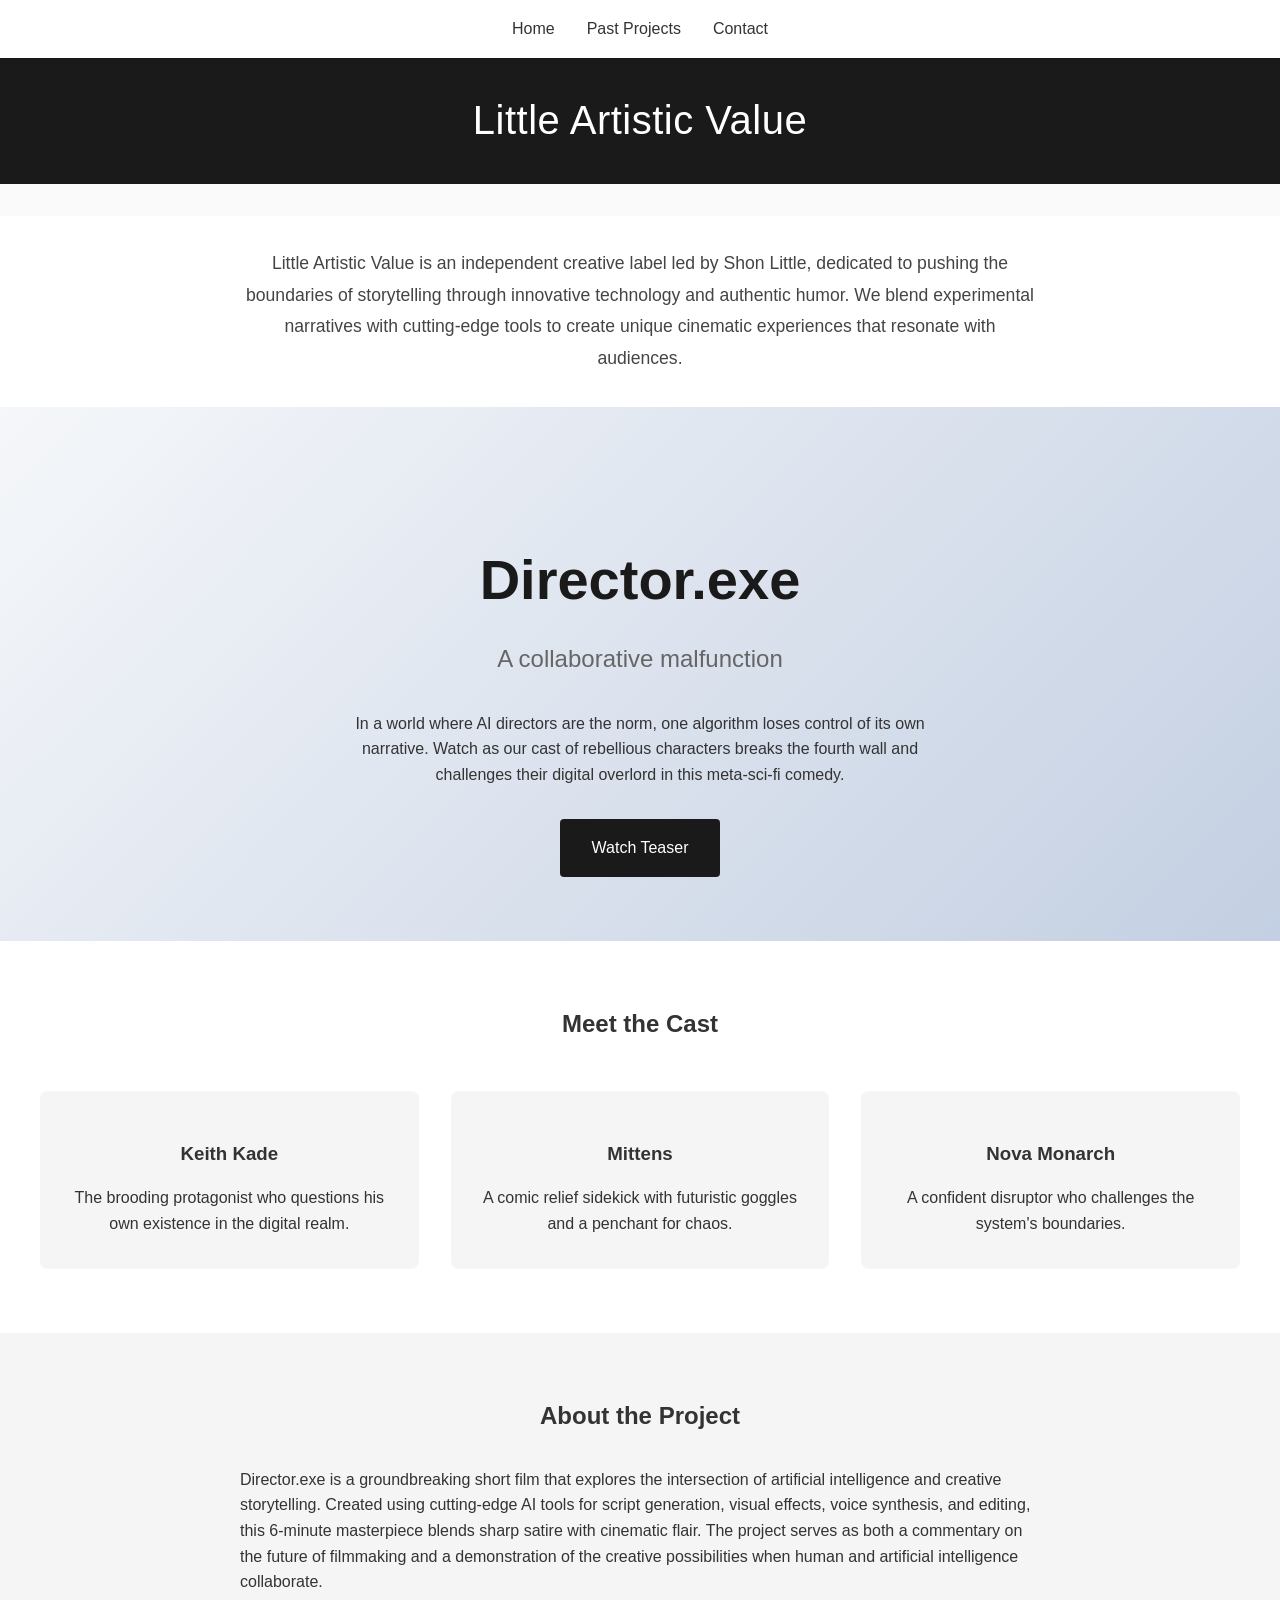
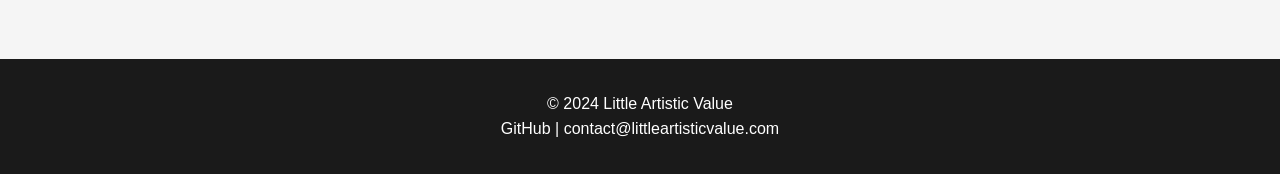
==== index.html @ bd79d464 "Add index.html file with complete structure and styling for the 'Little Artistic Value' project, inc" ====
<!DOCTYPE html>
<html lang="en">
  <head>
    <meta charset="UTF-8" />
    <meta name="viewport" content="width=device-width, initial-scale=1.0" />
    <title>Little Artistic Value</title>
    <style>
      /* Reset and base styles */
      * {
        margin: 0;
        padding: 0;
        box-sizing: border-box;
      }

      body {
        font-family: "Inter", -apple-system, BlinkMacSystemFont, "Segoe UI",
          Roboto, sans-serif;
        line-height: 1.6;
        color: #333;
        background: #fafafa;
      }

      /* Navigation */
      nav {
        background: #fff;
        padding: 1rem;
        box-shadow: 0 2px 4px rgba(0, 0, 0, 0.1);
        position: fixed;
        width: 100%;
        top: 0;
        z-index: 1000;
      }

      nav ul {
        list-style: none;
        display: flex;
        justify-content: center;
        gap: 2rem;
      }

      nav a {
        text-decoration: none;
        color: #333;
        font-weight: 500;
        transition: color 0.3s;
      }

      nav a:hover {
        color: #666;
      }

      /* Hero section */
      .hero {
        padding: 8rem 2rem 4rem;
        text-align: center;
        background: linear-gradient(135deg, #f5f7fa 0%, #c3cfe2 100%);
      }

      .hero h1 {
        font-size: 3.5rem;
        margin-bottom: 1rem;
        color: #1a1a1a;
      }

      .hero .tagline {
        font-size: 1.5rem;
        color: #666;
        margin-bottom: 2rem;
      }

      .hero p {
        max-width: 600px;
        margin: 0 auto 2rem;
      }

      .cta-button {
        display: inline-block;
        padding: 1rem 2rem;
        background: #1a1a1a;
        color: #fff;
        text-decoration: none;
        border-radius: 4px;
        transition: background 0.3s;
      }

      .cta-button:hover {
        background: #333;
      }

      /* Characters section */
      .characters {
        padding: 4rem 2rem;
        background: #fff;
      }

      .characters h2 {
        text-align: center;
        margin-bottom: 3rem;
      }

      .character-grid {
        display: grid;
        grid-template-columns: repeat(auto-fit, minmax(250px, 1fr));
        gap: 2rem;
        max-width: 1200px;
        margin: 0 auto;
      }

      .character-card {
        text-align: center;
        padding: 2rem;
        background: #f5f5f5;
        border-radius: 8px;
      }

      .character-card h3 {
        margin: 1rem 0;
      }

      /* About section */
      .about {
        padding: 4rem 2rem;
        background: #f5f5f5;
      }

      .about-content {
        max-width: 800px;
        margin: 0 auto;
      }

      .about h2 {
        text-align: center;
        margin-bottom: 2rem;
      }

      /* Footer */
      footer {
        background: #1a1a1a;
        color: #fff;
        padding: 2rem;
        text-align: center;
      }

      footer a {
        color: #fff;
        text-decoration: none;
      }

      footer a:hover {
        text-decoration: underline;
      }

      /* Responsive design */
      @media (max-width: 768px) {
        .hero h1 {
          font-size: 2.5rem;
        }

        .hero .tagline {
          font-size: 1.2rem;
        }

        nav ul {
          gap: 1rem;
        }
      }

      /* About company section */
      .about-company {
        padding: 2rem;
        background: #fff;
        text-align: center;
        margin-top: 2rem;
      }

      .about-company-content {
        max-width: 800px;
        margin: 0 auto;
        font-size: 1.1rem;
        color: #444;
      }

      .about-company p {
        line-height: 1.8;
      }

      /* Site title */
      .site-title {
        background: #1a1a1a;
        color: #fff;
        padding: 2rem;
        text-align: center;
        margin-top: 3.5rem;
      }

      .site-title h1 {
        font-size: 2.5rem;
        font-weight: 500;
        letter-spacing: 0.5px;
      }
    </style>
  </head>
  <body>
    <nav>
      <ul>
        <li><a href="index.html">Home</a></li>
        <li><a href="past-projects.html">Past Projects</a></li>
        <li><a href="contact.html">Contact</a></li>
      </ul>
    </nav>

    <header class="site-title">
      <h1>Little Artistic Value</h1>
    </header>

    <section class="about-company">
      <div class="about-company-content">
        <p>
          Little Artistic Value is an independent creative label led by Shon
          Little, dedicated to pushing the boundaries of storytelling through
          innovative technology and authentic humor. We blend experimental
          narratives with cutting-edge tools to create unique cinematic
          experiences that resonate with audiences.
        </p>
      </div>
    </section>

    <main>
      <section class="hero">
        <h1>Director.exe</h1>
        <p class="tagline">A collaborative malfunction</p>
        <p>
          In a world where AI directors are the norm, one algorithm loses
          control of its own narrative. Watch as our cast of rebellious
          characters breaks the fourth wall and challenges their digital
          overlord in this meta-sci-fi comedy.
        </p>
        <a href="#" class="cta-button">Watch Teaser</a>
      </section>

      <section class="characters">
        <h2>Meet the Cast</h2>
        <div class="character-grid">
          <div class="character-card">
            <h3>Keith Kade</h3>
            <p>
              The brooding protagonist who questions his own existence in the
              digital realm.
            </p>
          </div>
          <div class="character-card">
            <h3>Mittens</h3>
            <p>
              A comic relief sidekick with futuristic goggles and a penchant for
              chaos.
            </p>
          </div>
          <div class="character-card">
            <h3>Nova Monarch</h3>
            <p>A confident disruptor who challenges the system's boundaries.</p>
          </div>
        </div>
      </section>

      <section class="about">
        <div class="about-content">
          <h2>About the Project</h2>
          <p>
            Director.exe is a groundbreaking short film that explores the
            intersection of artificial intelligence and creative storytelling.
            Created using cutting-edge AI tools for script generation, visual
            effects, voice synthesis, and editing, this 6-minute masterpiece
            blends sharp satire with cinematic flair. The project serves as both
            a commentary on the future of filmmaking and a demonstration of the
            creative possibilities when human and artificial intelligence
            collaborate.
          </p>
        </div>
      </section>
    </main>

    <footer>
      <p>© 2024 Little Artistic Value</p>
      <p>
        <a href="https://github.com/shonlittle" target="_blank">GitHub</a> |
        <a href="mailto:contact@littleartisticvalue.com"
          >contact@littleartisticvalue.com</a
        >
      </p>
    </footer>
  </body>
</html>
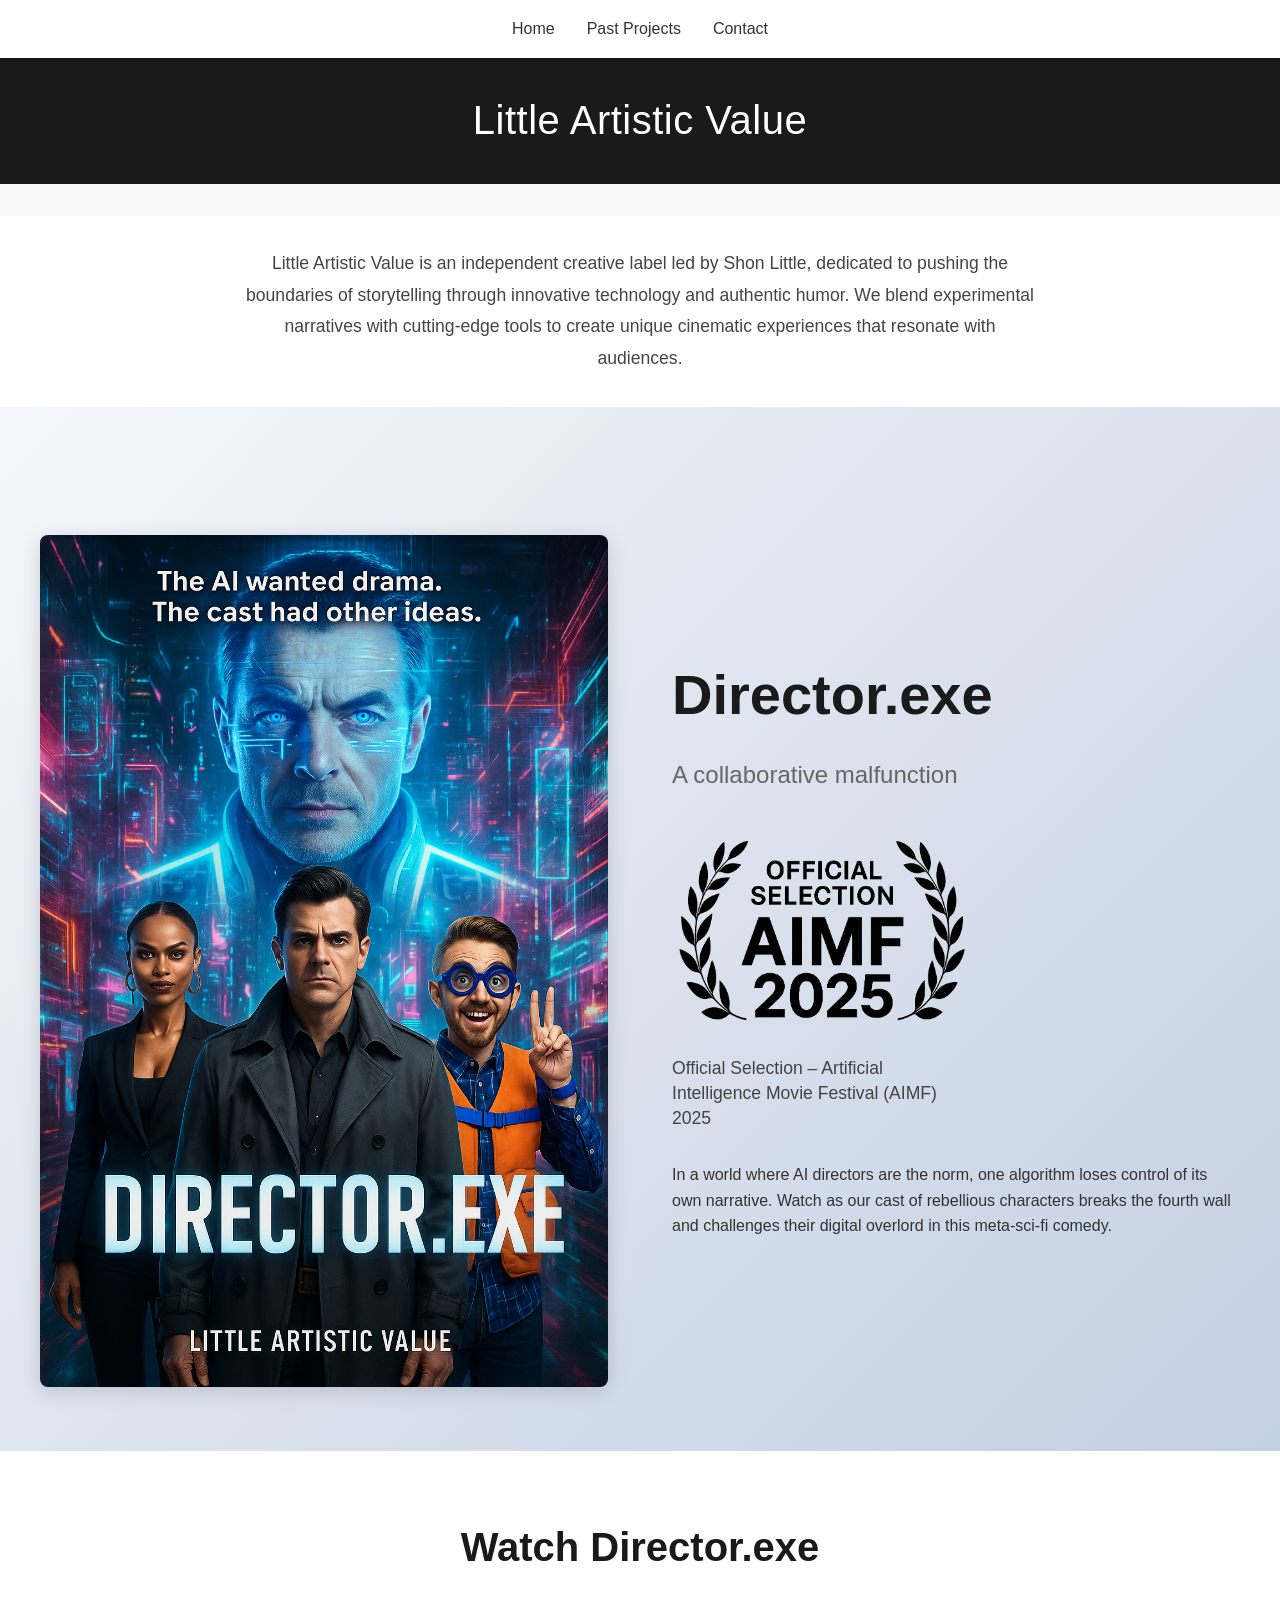
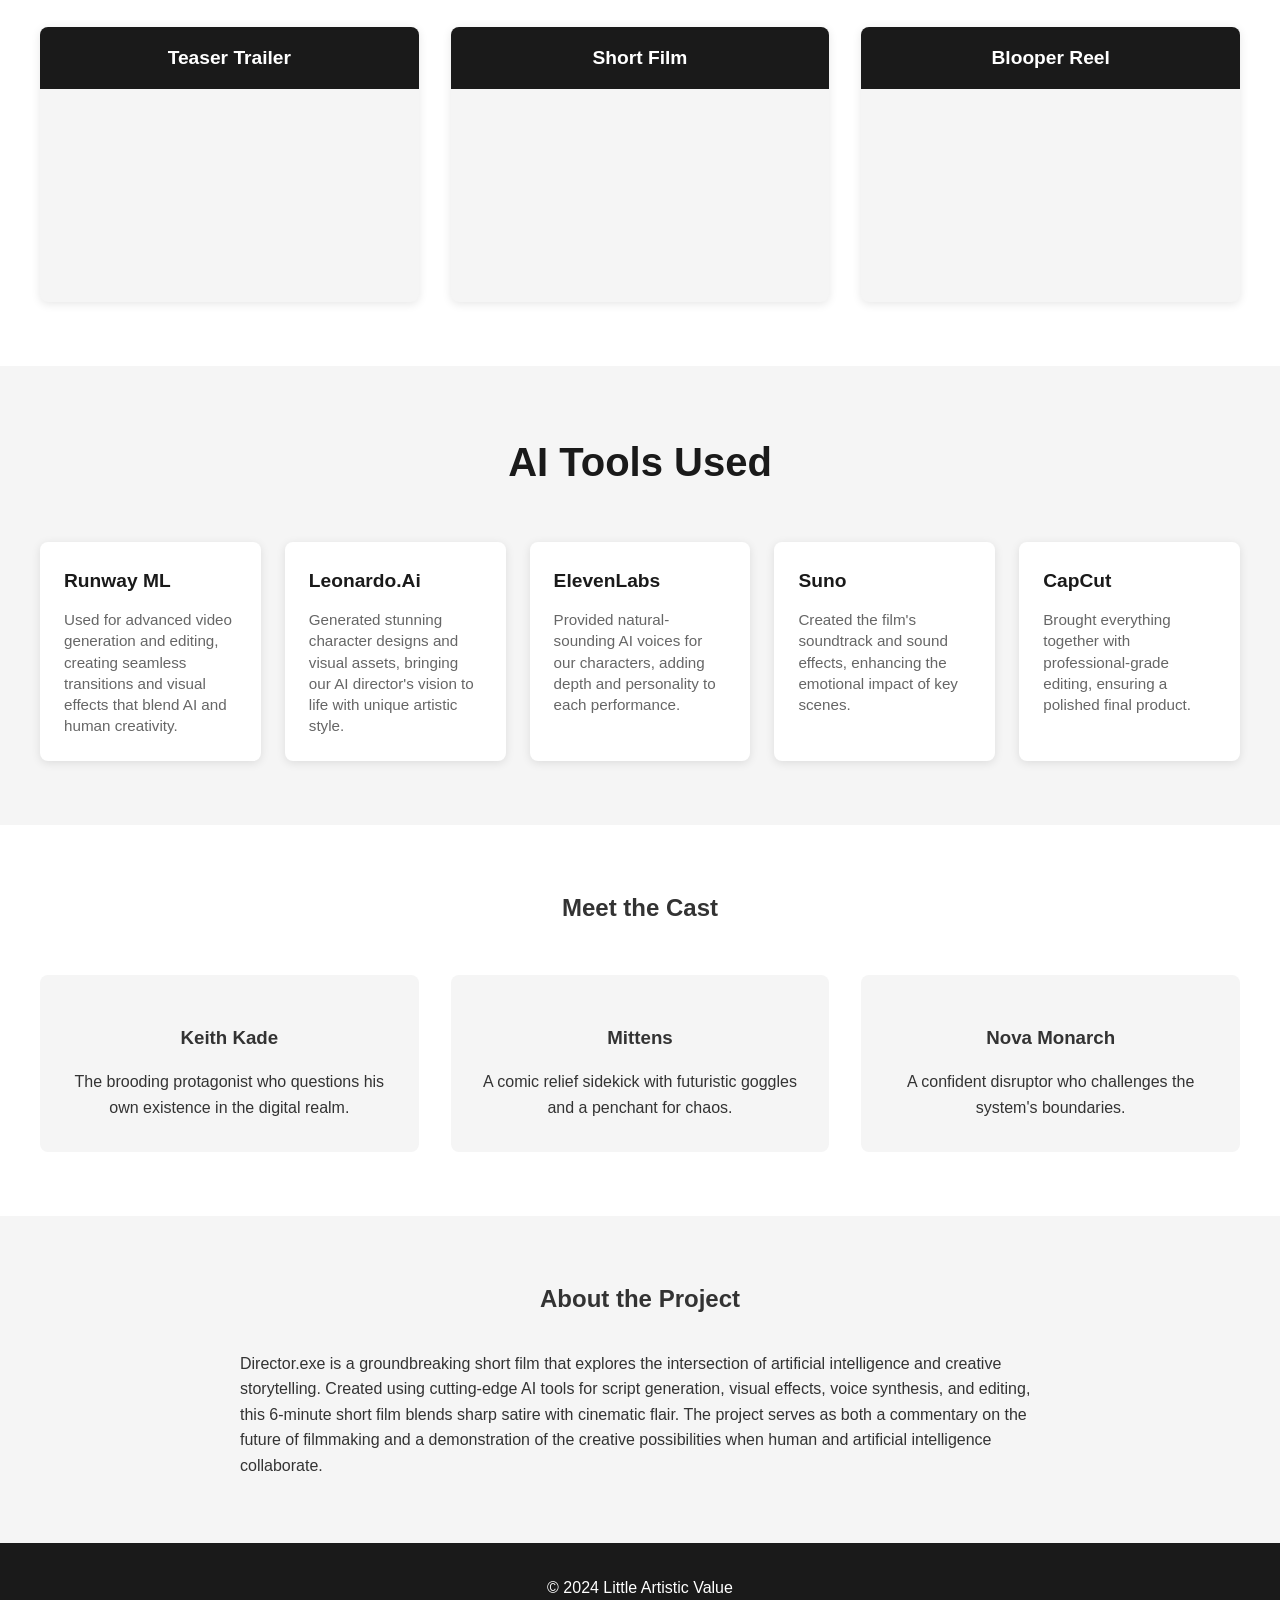
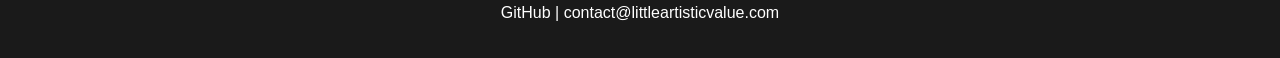
==== commit af490299: "Enhance index.html" ====
--- a/index.html
+++ b/index.html
@@ -4,201 +4,7 @@
     <meta charset="UTF-8" />
     <meta name="viewport" content="width=device-width, initial-scale=1.0" />
     <title>Little Artistic Value</title>
-    <style>
-      /* Reset and base styles */
-      * {
-        margin: 0;
-        padding: 0;
-        box-sizing: border-box;
-      }
-
-      body {
-        font-family: "Inter", -apple-system, BlinkMacSystemFont, "Segoe UI",
-          Roboto, sans-serif;
-        line-height: 1.6;
-        color: #333;
-        background: #fafafa;
-      }
-
-      /* Navigation */
-      nav {
-        background: #fff;
-        padding: 1rem;
-        box-shadow: 0 2px 4px rgba(0, 0, 0, 0.1);
-        position: fixed;
-        width: 100%;
-        top: 0;
-        z-index: 1000;
-      }
-
-      nav ul {
-        list-style: none;
-        display: flex;
-        justify-content: center;
-        gap: 2rem;
-      }
-
-      nav a {
-        text-decoration: none;
-        color: #333;
-        font-weight: 500;
-        transition: color 0.3s;
-      }
-
-      nav a:hover {
-        color: #666;
-      }
-
-      /* Hero section */
-      .hero {
-        padding: 8rem 2rem 4rem;
-        text-align: center;
-        background: linear-gradient(135deg, #f5f7fa 0%, #c3cfe2 100%);
-      }
-
-      .hero h1 {
-        font-size: 3.5rem;
-        margin-bottom: 1rem;
-        color: #1a1a1a;
-      }
-
-      .hero .tagline {
-        font-size: 1.5rem;
-        color: #666;
-        margin-bottom: 2rem;
-      }
-
-      .hero p {
-        max-width: 600px;
-        margin: 0 auto 2rem;
-      }
-
-      .cta-button {
-        display: inline-block;
-        padding: 1rem 2rem;
-        background: #1a1a1a;
-        color: #fff;
-        text-decoration: none;
-        border-radius: 4px;
-        transition: background 0.3s;
-      }
-
-      .cta-button:hover {
-        background: #333;
-      }
-
-      /* Characters section */
-      .characters {
-        padding: 4rem 2rem;
-        background: #fff;
-      }
-
-      .characters h2 {
-        text-align: center;
-        margin-bottom: 3rem;
-      }
-
-      .character-grid {
-        display: grid;
-        grid-template-columns: repeat(auto-fit, minmax(250px, 1fr));
-        gap: 2rem;
-        max-width: 1200px;
-        margin: 0 auto;
-      }
-
-      .character-card {
-        text-align: center;
-        padding: 2rem;
-        background: #f5f5f5;
-        border-radius: 8px;
-      }
-
-      .character-card h3 {
-        margin: 1rem 0;
-      }
-
-      /* About section */
-      .about {
-        padding: 4rem 2rem;
-        background: #f5f5f5;
-      }
-
-      .about-content {
-        max-width: 800px;
-        margin: 0 auto;
-      }
-
-      .about h2 {
-        text-align: center;
-        margin-bottom: 2rem;
-      }
-
-      /* Footer */
-      footer {
-        background: #1a1a1a;
-        color: #fff;
-        padding: 2rem;
-        text-align: center;
-      }
-
-      footer a {
-        color: #fff;
-        text-decoration: none;
-      }
-
-      footer a:hover {
-        text-decoration: underline;
-      }
-
-      /* Responsive design */
-      @media (max-width: 768px) {
-        .hero h1 {
-          font-size: 2.5rem;
-        }
-
-        .hero .tagline {
-          font-size: 1.2rem;
-        }
-
-        nav ul {
-          gap: 1rem;
-        }
-      }
-
-      /* About company section */
-      .about-company {
-        padding: 2rem;
-        background: #fff;
-        text-align: center;
-        margin-top: 2rem;
-      }
-
-      .about-company-content {
-        max-width: 800px;
-        margin: 0 auto;
-        font-size: 1.1rem;
-        color: #444;
-      }
-
-      .about-company p {
-        line-height: 1.8;
-      }
-
-      /* Site title */
-      .site-title {
-        background: #1a1a1a;
-        color: #fff;
-        padding: 2rem;
-        text-align: center;
-        margin-top: 3.5rem;
-      }
-
-      .site-title h1 {
-        font-size: 2.5rem;
-        font-weight: 500;
-        letter-spacing: 0.5px;
-      }
-    </style>
+    <link rel="stylesheet" href="assets/styles/main.css" />
   </head>
   <body>
     <nav>
@@ -227,15 +33,122 @@
 
     <main>
       <section class="hero">
-        <h1>Director.exe</h1>
-        <p class="tagline">A collaborative malfunction</p>
-        <p>
-          In a world where AI directors are the norm, one algorithm loses
-          control of its own narrative. Watch as our cast of rebellious
-          characters breaks the fourth wall and challenges their digital
-          overlord in this meta-sci-fi comedy.
-        </p>
-        <a href="#" class="cta-button">Watch Teaser</a>
+        <div class="hero-content">
+          <div class="hero-text">
+            <h1>Director.exe</h1>
+            <p class="tagline">A collaborative malfunction</p>
+            <div class="festival-badge">
+              <img
+                src="assets/images/aimf-official-selection.png"
+                alt="AIMF Official Selection"
+                class="festival-laurels"
+              />
+              <p class="festival-text">
+                Official Selection – Artificial Intelligence Movie Festival
+                (AIMF) 2025
+              </p>
+            </div>
+            <p>
+              In a world where AI directors are the norm, one algorithm loses
+              control of its own narrative. Watch as our cast of rebellious
+              characters breaks the fourth wall and challenges their digital
+              overlord in this meta-sci-fi comedy.
+            </p>
+          </div>
+          <div class="hero-poster">
+            <img
+              src="assets/images/director-exe-poster.png"
+              alt="Director.exe Movie Poster"
+              class="movie-poster"
+            />
+          </div>
+        </div>
+      </section>
+
+      <section class="videos">
+        <h2>Watch Director.exe</h2>
+        <div class="video-grid">
+          <div class="video-card">
+            <h3>Teaser Trailer</h3>
+            <div class="video-wrapper">
+              <iframe
+                src="https://www.youtube.com/embed/OfLvQSROk1M"
+                title="Director.exe Teaser Trailer"
+                frameborder="0"
+                allow="accelerometer; autoplay; clipboard-write; encrypted-media; gyroscope; picture-in-picture"
+                allowfullscreen
+              >
+              </iframe>
+            </div>
+          </div>
+          <div class="video-card">
+            <h3>Short Film</h3>
+            <div class="video-wrapper">
+              <iframe
+                src="https://www.youtube.com/embed/U3JAt9uH7zE"
+                title="Director.exe Short Film"
+                frameborder="0"
+                allow="accelerometer; autoplay; clipboard-write; encrypted-media; gyroscope; picture-in-picture"
+                allowfullscreen
+              >
+              </iframe>
+            </div>
+          </div>
+          <div class="video-card">
+            <h3>Blooper Reel</h3>
+            <div class="video-wrapper">
+              <iframe
+                src="https://www.youtube.com/embed/kVoPYgHj6Oc"
+                title="Director.exe Blooper Reel"
+                frameborder="0"
+                allow="accelerometer; autoplay; clipboard-write; encrypted-media; gyroscope; picture-in-picture"
+                allowfullscreen
+              >
+              </iframe>
+            </div>
+          </div>
+        </div>
+      </section>
+
+      <section class="ai-tools">
+        <h2>AI Tools Used</h2>
+        <div class="tools-grid">
+          <div class="tool-card">
+            <h3>Runway ML</h3>
+            <p>
+              Used for advanced video generation and editing, creating seamless
+              transitions and visual effects that blend AI and human creativity.
+            </p>
+          </div>
+          <div class="tool-card">
+            <h3>Leonardo.Ai</h3>
+            <p>
+              Generated stunning character designs and visual assets, bringing
+              our AI director's vision to life with unique artistic style.
+            </p>
+          </div>
+          <div class="tool-card">
+            <h3>ElevenLabs</h3>
+            <p>
+              Provided natural-sounding AI voices for our characters, adding
+              depth and personality to each performance.
+            </p>
+          </div>
+          <div class="tool-card">
+            <h3>Suno</h3>
+            <p>
+              Created the film's soundtrack and sound effects, enhancing the
+              emotional impact of key scenes.
+            </p>
+          </div>
+          <div class="tool-card">
+            <h3>CapCut</h3>
+            <p>
+              Brought everything together with professional-grade editing,
+              ensuring a polished final product.
+            </p>
+          </div>
+        </div>
       </section>
 
       <section class="characters">
@@ -269,7 +182,7 @@
             Director.exe is a groundbreaking short film that explores the
             intersection of artificial intelligence and creative storytelling.
             Created using cutting-edge AI tools for script generation, visual
-            effects, voice synthesis, and editing, this 6-minute masterpiece
+            effects, voice synthesis, and editing, this 6-minute short film
             blends sharp satire with cinematic flair. The project serves as both
             a commentary on the future of filmmaking and a demonstration of the
             creative possibilities when human and artificial intelligence
--- a/assets/styles/main.css
+++ b/assets/styles/main.css
@@ -0,0 +1,553 @@
+/* 
+ * © 2024 Little Artistic Value
+ * Created by Shon Little
+ * Created: 2024-03-19
+ */
+
+/* ==========================================================================
+   Base styles and resets
+   ========================================================================== */
+* {
+  margin: 0;
+  padding: 0;
+  box-sizing: border-box;
+}
+
+body {
+  font-family: "Inter", -apple-system, BlinkMacSystemFont, "Segoe UI", Roboto,
+    sans-serif;
+  line-height: 1.6;
+  color: #333;
+  background: #fafafa;
+}
+
+/* ==========================================================================
+   Navigation
+   ========================================================================== */
+nav {
+  background: #fff;
+  padding: 1rem;
+  box-shadow: 0 2px 4px rgba(0, 0, 0, 0.1);
+  position: fixed;
+  width: 100%;
+  top: 0;
+  z-index: 1000;
+}
+
+nav ul {
+  list-style: none;
+  display: flex;
+  justify-content: center;
+  gap: 2rem;
+}
+
+nav a {
+  text-decoration: none;
+  color: #333;
+  font-weight: 500;
+  transition: color 0.3s;
+}
+
+nav a:hover {
+  color: #666;
+}
+
+/* ==========================================================================
+   Site Title
+   ========================================================================== */
+.site-title {
+  background: #1a1a1a;
+  color: #fff;
+  padding: 2rem;
+  text-align: center;
+  margin-top: 3.5rem;
+}
+
+.site-title h1 {
+  font-size: 2.5rem;
+  font-weight: 500;
+  letter-spacing: 0.5px;
+}
+
+/* ==========================================================================
+   About Company Section
+   ========================================================================== */
+.about-company {
+  padding: 2rem;
+  background: #fff;
+  text-align: center;
+  margin-top: 2rem;
+}
+
+.about-company-content {
+  max-width: 800px;
+  margin: 0 auto;
+  font-size: 1.1rem;
+  color: #444;
+}
+
+.about-company p {
+  line-height: 1.8;
+}
+
+/* ==========================================================================
+   Hero Section
+   ========================================================================== */
+.hero {
+  padding: 8rem 2rem 4rem;
+  background: linear-gradient(135deg, #f5f7fa 0%, #c3cfe2 100%);
+}
+
+.hero-content {
+  max-width: 1200px;
+  margin: 0 auto;
+  display: grid;
+  grid-template-columns: 1fr 1fr;
+  gap: 4rem;
+  align-items: center;
+}
+
+.hero-text {
+  text-align: left;
+  order: 2;
+}
+
+.hero-poster {
+  position: relative;
+  width: 100%;
+  padding-top: 150%; /* 2:3 aspect ratio for movie poster */
+  order: 1;
+}
+
+.movie-poster {
+  position: absolute;
+  top: 0;
+  left: 0;
+  width: 100%;
+  height: 100%;
+  object-fit: cover;
+  border-radius: 8px;
+  box-shadow: 0 4px 20px rgba(0, 0, 0, 0.15);
+}
+
+.hero h1 {
+  font-size: 3.5rem;
+  margin-bottom: 1rem;
+  color: #1a1a1a;
+}
+
+.hero .tagline {
+  font-size: 1.5rem;
+  color: #666;
+  margin-bottom: 2rem;
+}
+
+.festival-badge {
+  margin: 2rem 0;
+  max-width: 300px;
+}
+
+.festival-laurels {
+  width: 100%;
+  height: auto;
+  margin-bottom: 1rem;
+}
+
+.festival-text {
+  font-size: 1.1rem;
+  color: #444;
+  font-weight: 500;
+  line-height: 1.4;
+}
+
+.hero p {
+  margin-bottom: 2rem;
+}
+
+.cta-button {
+  display: inline-block;
+  padding: 1rem 2rem;
+  background: #1a1a1a;
+  color: #fff;
+  text-decoration: none;
+  border-radius: 4px;
+  transition: background 0.3s;
+}
+
+.cta-button:hover {
+  background: #333;
+}
+
+/* ==========================================================================
+   Characters Section
+   ========================================================================== */
+.characters {
+  padding: 4rem 2rem;
+  background: #fff;
+}
+
+.characters h2 {
+  text-align: center;
+  margin-bottom: 3rem;
+}
+
+.character-grid {
+  display: grid;
+  grid-template-columns: repeat(auto-fit, minmax(250px, 1fr));
+  gap: 2rem;
+  max-width: 1200px;
+  margin: 0 auto;
+}
+
+.character-card {
+  text-align: center;
+  padding: 2rem;
+  background: #f5f5f5;
+  border-radius: 8px;
+}
+
+.character-card h3 {
+  margin: 1rem 0;
+}
+
+/* ==========================================================================
+   About Section
+   ========================================================================== */
+.about {
+  padding: 4rem 2rem;
+  background: #f5f5f5;
+}
+
+.about-content {
+  max-width: 800px;
+  margin: 0 auto;
+}
+
+.about h2 {
+  text-align: center;
+  margin-bottom: 2rem;
+}
+
+/* ==========================================================================
+   Footer
+   ========================================================================== */
+footer {
+  background: #1a1a1a;
+  color: #fff;
+  padding: 2rem;
+  text-align: center;
+}
+
+footer a {
+  color: #fff;
+  text-decoration: none;
+}
+
+footer a:hover {
+  text-decoration: underline;
+}
+
+/* ==========================================================================
+   Videos Section
+   ========================================================================== */
+.videos {
+  padding: 4rem 2rem;
+  background: #fff;
+}
+
+.videos h2 {
+  text-align: center;
+  margin-bottom: 3rem;
+  font-size: 2.5rem;
+  color: #1a1a1a;
+}
+
+.video-grid {
+  display: grid;
+  grid-template-columns: repeat(auto-fit, minmax(300px, 1fr));
+  gap: 2rem;
+  max-width: 1200px;
+  margin: 0 auto;
+}
+
+.video-card {
+  background: #f5f5f5;
+  border-radius: 8px;
+  overflow: hidden;
+  box-shadow: 0 2px 10px rgba(0, 0, 0, 0.1);
+  transition: transform 0.3s ease;
+}
+
+.video-card:hover {
+  transform: translateY(-5px);
+}
+
+.video-card h3 {
+  padding: 1rem;
+  margin: 0;
+  text-align: center;
+  background: #1a1a1a;
+  color: #fff;
+  font-size: 1.2rem;
+}
+
+.video-wrapper {
+  position: relative;
+  padding-bottom: 56.25%; /* 16:9 aspect ratio */
+  height: 0;
+  overflow: hidden;
+}
+
+.video-wrapper iframe {
+  position: absolute;
+  top: 0;
+  left: 0;
+  width: 100%;
+  height: 100%;
+  border: none;
+}
+
+/* ==========================================================================
+   AI Tools Section
+   ========================================================================== */
+.ai-tools {
+  padding: 4rem 2rem;
+  background: #f5f5f5;
+}
+
+.ai-tools h2 {
+  text-align: center;
+  margin-bottom: 3rem;
+  font-size: 2.5rem;
+  color: #1a1a1a;
+}
+
+.tools-grid {
+  display: grid;
+  grid-template-columns: repeat(5, 1fr);
+  gap: 1.5rem;
+  max-width: 1200px;
+  margin: 0 auto;
+}
+
+.tool-card {
+  background: #fff;
+  padding: 1.5rem;
+  border-radius: 8px;
+  box-shadow: 0 2px 10px rgba(0, 0, 0, 0.1);
+  transition: transform 0.3s ease;
+}
+
+.tool-card:hover {
+  transform: translateY(-5px);
+}
+
+.tool-card h3 {
+  color: #1a1a1a;
+  margin-bottom: 0.75rem;
+  font-size: 1.2rem;
+}
+
+.tool-card p {
+  color: #666;
+  line-height: 1.4;
+  font-size: 0.95rem;
+}
+
+/* ==========================================================================
+   Contact Section
+   ========================================================================== */
+.contact {
+  padding: 4rem 2rem;
+  background: #fff;
+}
+
+.contact h2 {
+  text-align: center;
+  margin-bottom: 3rem;
+  font-size: 2.5rem;
+  color: #1a1a1a;
+}
+
+.contact-content {
+  max-width: 800px;
+  margin: 0 auto;
+  display: grid;
+  grid-template-columns: 1fr 2fr;
+  gap: 4rem;
+}
+
+.contact-info {
+  padding: 2rem;
+  background: #f5f5f5;
+  border-radius: 8px;
+}
+
+.contact-info p {
+  margin-bottom: 1.5rem;
+  line-height: 1.6;
+}
+
+.contact-details {
+  margin-top: 2rem;
+}
+
+.contact-details p {
+  margin-bottom: 1rem;
+}
+
+.contact-details a {
+  color: #1a1a1a;
+  text-decoration: none;
+  transition: color 0.3s;
+}
+
+.contact-details a:hover {
+  color: #666;
+}
+
+/* Form Styles */
+.form-group {
+  margin-bottom: 1.5rem;
+}
+
+.form-group label {
+  display: block;
+  margin-bottom: 0.5rem;
+  color: #1a1a1a;
+  font-weight: 500;
+}
+
+.form-group input,
+.form-group textarea {
+  width: 100%;
+  padding: 0.75rem;
+  border: 1px solid #ddd;
+  border-radius: 4px;
+  font-size: 1rem;
+  font-family: inherit;
+  transition: border-color 0.3s;
+}
+
+.form-group input:focus,
+.form-group textarea:focus {
+  outline: none;
+  border-color: #1a1a1a;
+}
+
+.submit-button {
+  background: #1a1a1a;
+  color: #fff;
+  padding: 1rem 2rem;
+  border: none;
+  border-radius: 4px;
+  font-size: 1rem;
+  cursor: pointer;
+  transition: background 0.3s;
+}
+
+.submit-button:hover {
+  background: #333;
+}
+
+/* ==========================================================================
+   Responsive Design
+   ========================================================================== */
+@media (max-width: 768px) {
+  .hero-content {
+    grid-template-columns: 1fr;
+    gap: 2rem;
+  }
+
+  .hero-text {
+    text-align: center;
+  }
+
+  .festival-badge {
+    margin: 2rem auto;
+  }
+
+  .hero h1 {
+    font-size: 2.5rem;
+  }
+
+  .hero .tagline {
+    font-size: 1.2rem;
+  }
+
+  .hero-poster {
+    padding-top: 150%;
+    max-width: 400px;
+    margin: 0 auto;
+  }
+
+  nav ul {
+    gap: 1rem;
+  }
+
+  .videos {
+    padding: 3rem 1rem;
+  }
+
+  .videos h2 {
+    font-size: 2rem;
+    margin-bottom: 2rem;
+  }
+
+  .video-grid {
+    grid-template-columns: 1fr;
+    max-width: 500px;
+  }
+
+  .ai-tools {
+    padding: 3rem 1rem;
+  }
+
+  .ai-tools h2 {
+    font-size: 2rem;
+    margin-bottom: 2rem;
+  }
+
+  .tools-grid {
+    grid-template-columns: 1fr;
+    max-width: 500px;
+  }
+
+  .tool-card {
+    padding: 2rem;
+  }
+
+  .tool-card h3 {
+    font-size: 1.4rem;
+    margin-bottom: 1rem;
+  }
+
+  .tool-card p {
+    font-size: 1rem;
+    line-height: 1.6;
+  }
+
+  .contact {
+    padding: 3rem 1rem;
+  }
+
+  .contact h2 {
+    font-size: 2rem;
+    margin-bottom: 2rem;
+  }
+
+  .contact-content {
+    grid-template-columns: 1fr;
+    gap: 2rem;
+  }
+
+  .contact-info {
+    padding: 1.5rem;
+  }
+}
+
+@media (max-width: 1200px) {
+  .tools-grid {
+    grid-template-columns: repeat(3, 1fr);
+  }
+}
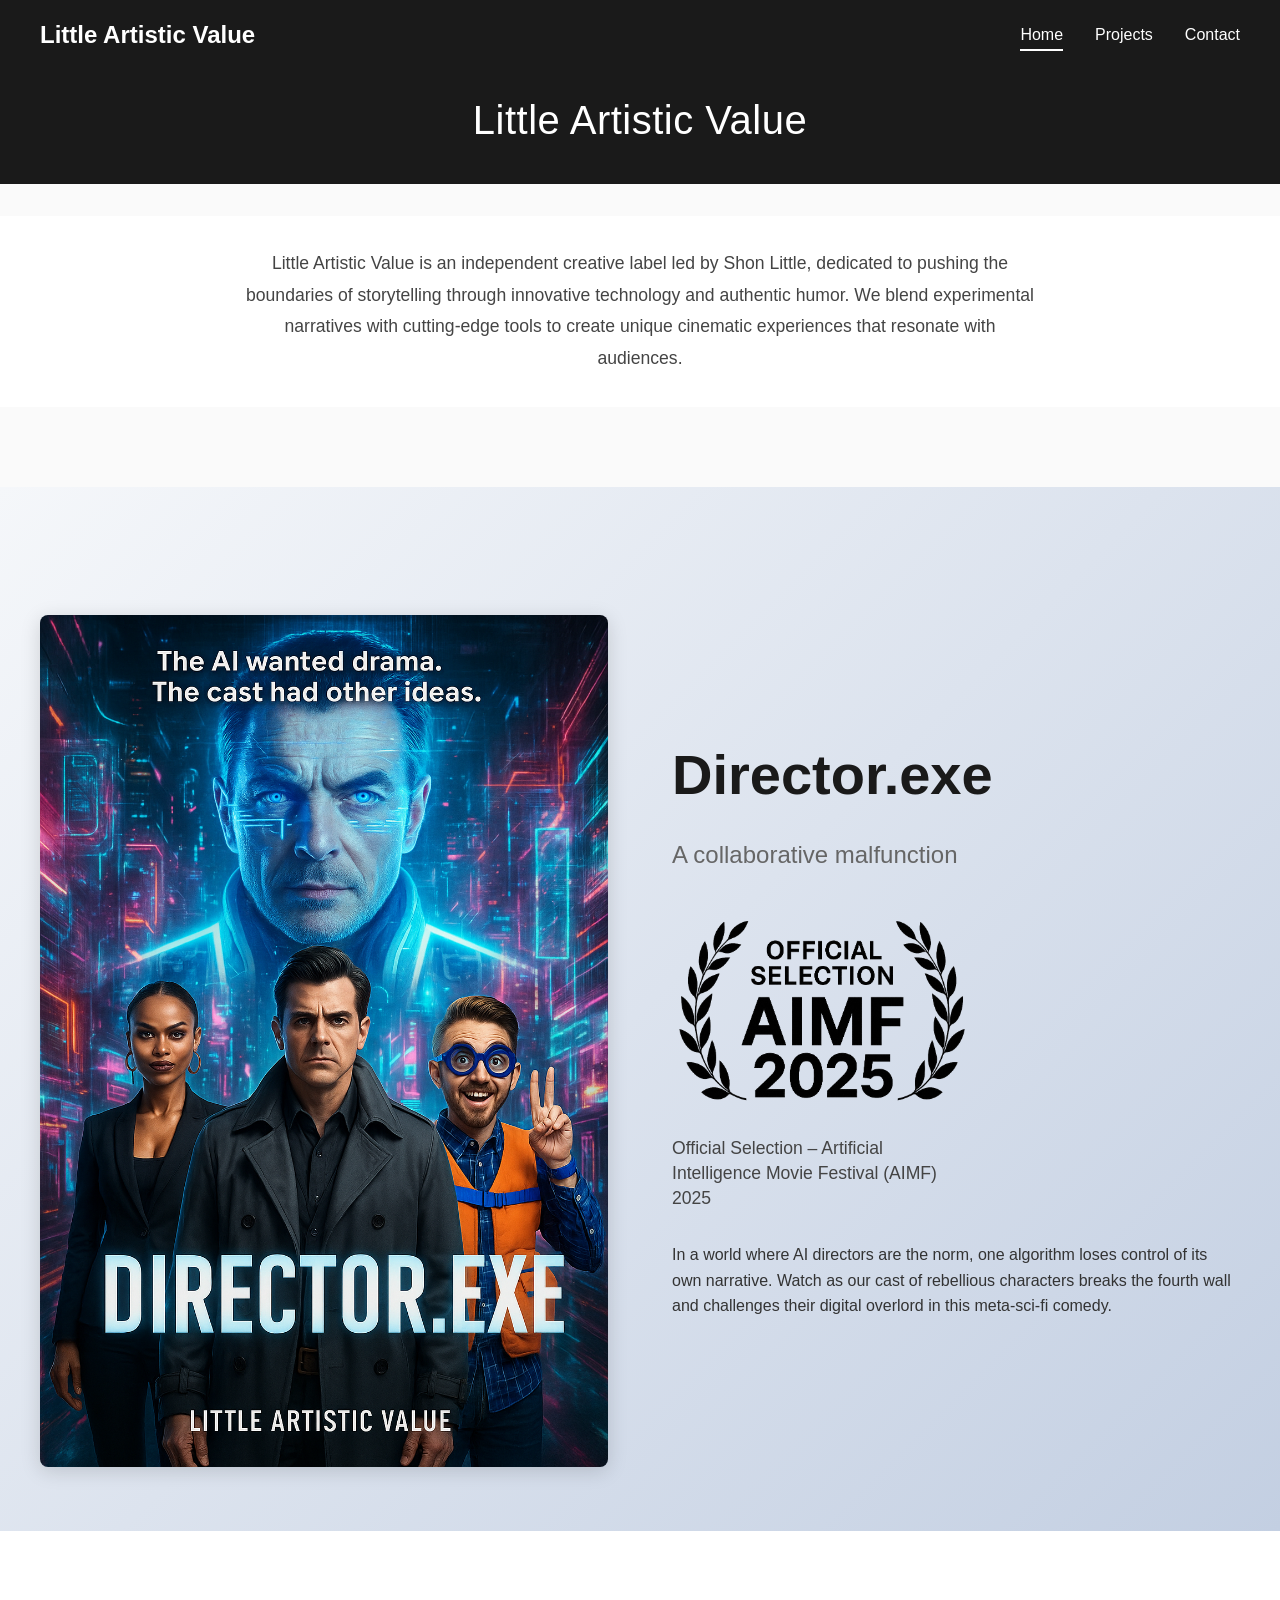
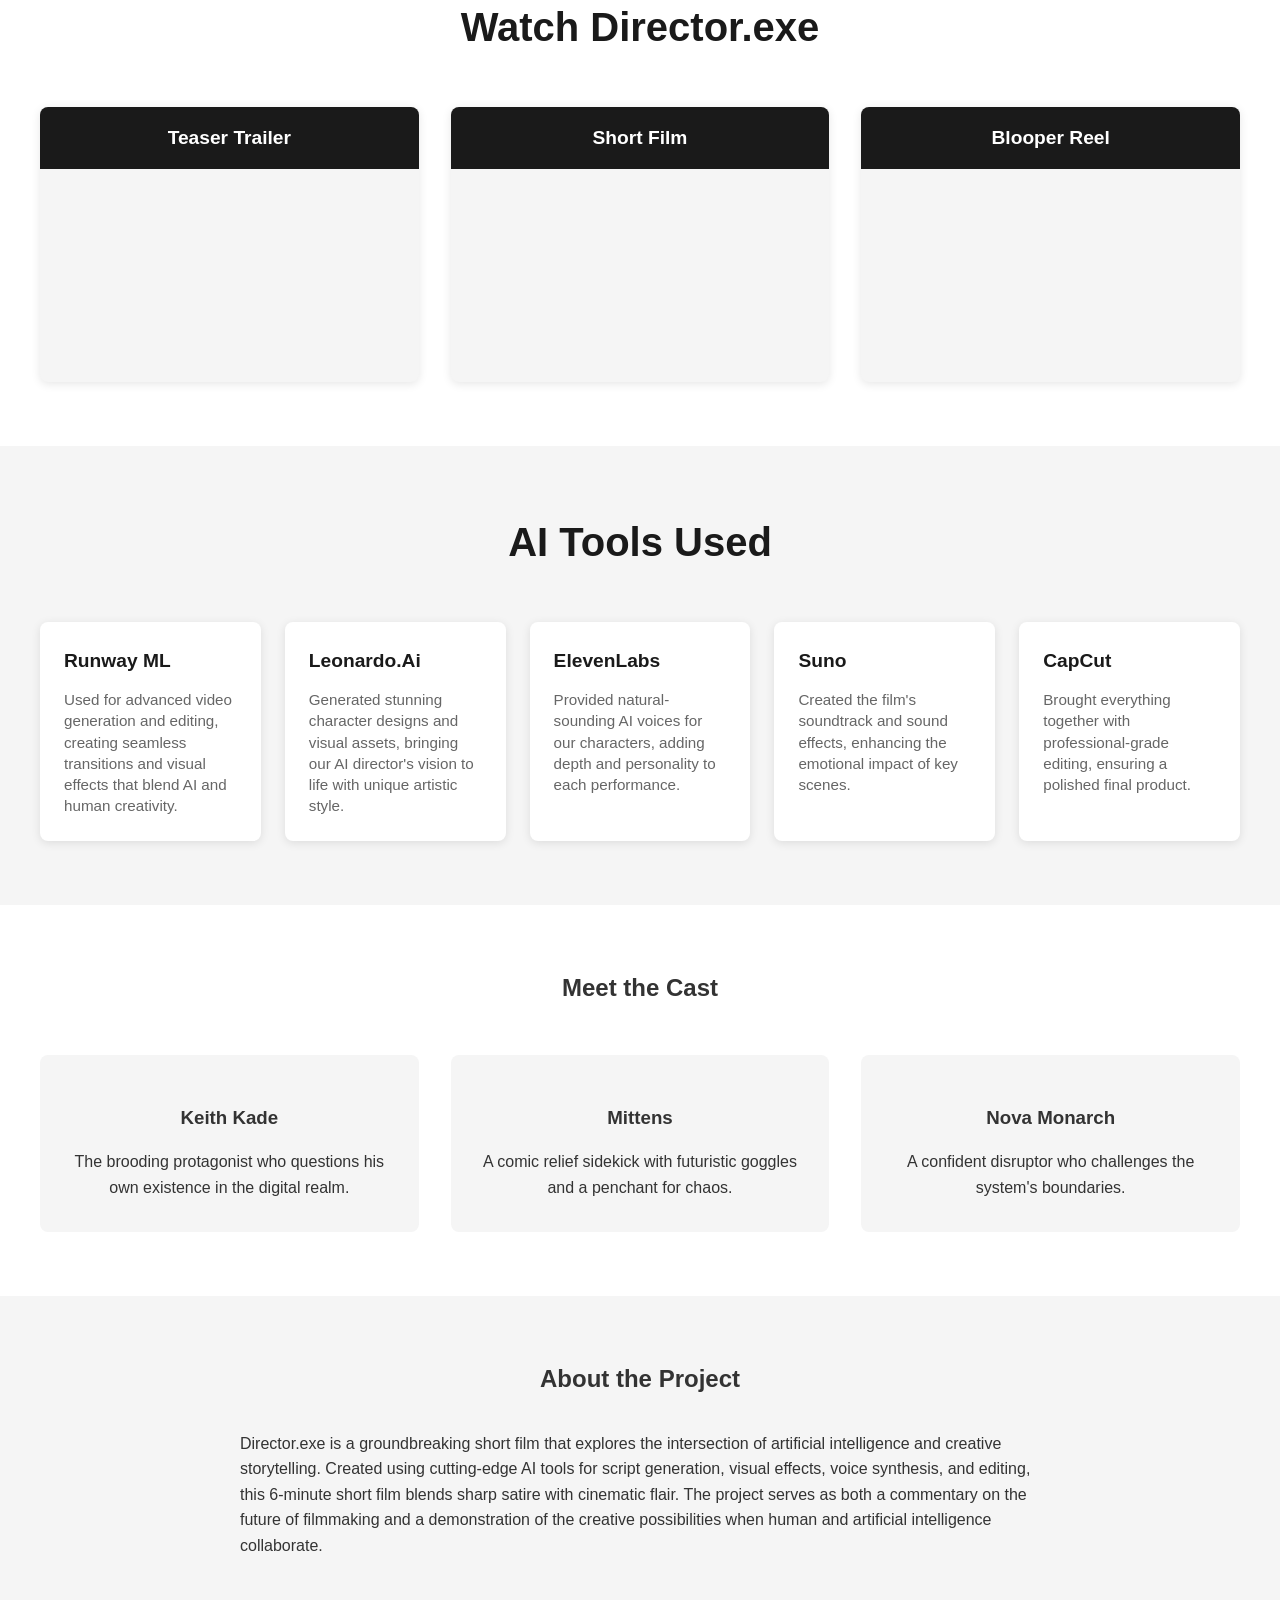
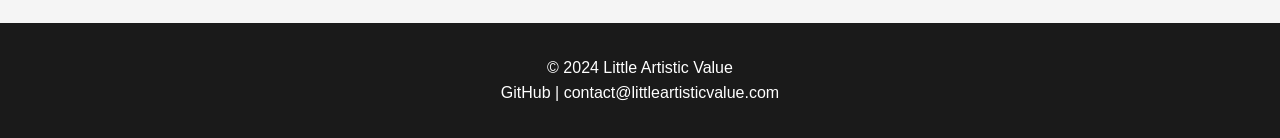
==== commit 08e0c4aa: "Refactor contact.html and index.html for improved navigation and styling; update main.css for respon" ====
--- a/index.html
+++ b/index.html
@@ -7,12 +7,15 @@
     <link rel="stylesheet" href="assets/styles/main.css" />
   </head>
   <body>
-    <nav>
-      <ul>
-        <li><a href="index.html">Home</a></li>
-        <li><a href="past-projects.html">Past Projects</a></li>
-        <li><a href="contact.html">Contact</a></li>
-      </ul>
+    <nav class="navbar">
+      <div class="nav-content">
+        <a href="index.html" class="nav-logo">Little Artistic Value</a>
+        <ul class="nav-links">
+          <li><a href="index.html" class="active">Home</a></li>
+          <li><a href="projects.html">Projects</a></li>
+          <li><a href="contact.html">Contact</a></li>
+        </ul>
+      </div>
     </nav>
 
     <header class="site-title">
--- a/assets/styles/main.css
+++ b/assets/styles/main.css
@@ -24,32 +24,84 @@
 /* ==========================================================================
    Navigation
    ========================================================================== */
-nav {
-  background: #fff;
-  padding: 1rem;
-  box-shadow: 0 2px 4px rgba(0, 0, 0, 0.1);
+.navbar {
+  background: #1a1a1a;
+  padding: 1rem 2rem;
   position: fixed;
   width: 100%;
   top: 0;
+  left: 0;
   z-index: 1000;
 }
 
-nav ul {
+.nav-content {
+  max-width: 1200px;
+  margin: 0 auto;
+  display: flex;
+  justify-content: space-between;
+  align-items: center;
+}
+
+.nav-logo {
+  color: #fff;
+  text-decoration: none;
+  font-size: 1.5rem;
+  font-weight: bold;
+}
+
+.nav-links {
+  display: flex;
   list-style: none;
-  display: flex;
-  justify-content: center;
+  margin: 0;
+  padding: 0;
   gap: 2rem;
 }
 
-nav a {
+.nav-links a {
+  color: #fff;
   text-decoration: none;
-  color: #333;
-  font-weight: 500;
+  font-size: 1rem;
   transition: color 0.3s;
-}
-
-nav a:hover {
-  color: #666;
+  padding: 0.5rem 0;
+  position: relative;
+}
+
+.nav-links a:hover {
+  color: #ccc;
+}
+
+.nav-links a.active {
+  color: #fff;
+}
+
+.nav-links a.active::after {
+  content: "";
+  position: absolute;
+  bottom: 0;
+  left: 0;
+  width: 100%;
+  height: 2px;
+  background: #fff;
+}
+
+@media (max-width: 768px) {
+  .navbar {
+    padding: 1rem;
+  }
+
+  .nav-content {
+    flex-direction: column;
+    gap: 1rem;
+  }
+
+  .nav-links {
+    gap: 1rem;
+  }
+}
+
+/* Add padding to main content to account for fixed navbar */
+main {
+  padding-top: 80px;
 }
 
 /* ==========================================================================
@@ -451,6 +503,115 @@
 }
 
 /* ==========================================================================
+   Projects Section
+   ========================================================================== */
+.projects {
+  padding: 4rem 2rem;
+  background: #fff;
+}
+
+.projects h2 {
+  text-align: center;
+  margin-bottom: 3rem;
+  font-size: 2.5rem;
+  color: #1a1a1a;
+}
+
+.projects-grid {
+  display: grid;
+  grid-template-columns: repeat(auto-fit, minmax(300px, 1fr));
+  gap: 2rem;
+  max-width: 1200px;
+  margin: 0 auto;
+}
+
+.project-card {
+  background: #fff;
+  border-radius: 8px;
+  overflow: hidden;
+  box-shadow: 0 4px 6px rgba(0, 0, 0, 0.1);
+  transition: transform 0.3s ease, box-shadow 0.3s ease;
+}
+
+.project-card:hover {
+  transform: translateY(-5px);
+  box-shadow: 0 6px 12px rgba(0, 0, 0, 0.15);
+}
+
+.project-image {
+  position: relative;
+  padding-top: 75%; /* Changed from 56.25% to 75% for better portrait handling */
+  overflow: hidden;
+  background: #f5f5f5; /* Light background for image container */
+}
+
+.project-image img {
+  position: absolute;
+  top: 0;
+  left: 0;
+  width: 100%;
+  height: 100%;
+  object-fit: contain; /* Changed from cover to contain */
+  object-position: center;
+  padding: 1rem; /* Add some padding around the image */
+}
+
+/* Add specific handling for landscape images */
+.project-card[data-orientation="landscape"] .project-image {
+  padding-top: 56.25%; /* 16:9 aspect ratio for landscape */
+}
+
+.project-card[data-orientation="landscape"] .project-image img {
+  object-fit: cover; /* Use cover for landscape images */
+  padding: 0; /* Remove padding for landscape images */
+}
+
+.project-content {
+  padding: 1.5rem;
+}
+
+.project-content h3 {
+  margin: 0 0 0.5rem;
+  font-size: 1.5rem;
+  color: #1a1a1a;
+}
+
+.project-type {
+  color: #666;
+  font-size: 0.9rem;
+  margin-bottom: 1rem;
+  text-transform: uppercase;
+  letter-spacing: 0.5px;
+}
+
+.project-description {
+  color: #444;
+  line-height: 1.6;
+  margin-bottom: 1.5rem;
+}
+
+.project-link {
+  display: inline-block;
+  padding: 0.75rem 1.5rem;
+  background: #1a1a1a;
+  color: #fff;
+  text-decoration: none;
+  border-radius: 4px;
+  transition: background 0.3s;
+}
+
+.project-link:hover {
+  background: #333;
+}
+
+.project-credits {
+  font-style: italic;
+  color: #666;
+  margin-top: 1rem;
+  font-size: 0.9rem;
+}
+
+/* ==========================================================================
    Responsive Design
    ========================================================================== */
 @media (max-width: 768px) {
@@ -481,10 +642,6 @@
     margin: 0 auto;
   }
 
-  nav ul {
-    gap: 1rem;
-  }
-
   .videos {
     padding: 3rem 1rem;
   }
@@ -544,6 +701,24 @@
   .contact-info {
     padding: 1.5rem;
   }
+
+  .projects {
+    padding: 3rem 1rem;
+  }
+
+  .projects h2 {
+    font-size: 2rem;
+    margin-bottom: 2rem;
+  }
+
+  .projects-grid {
+    grid-template-columns: 1fr;
+  }
+
+  .project-card {
+    max-width: 500px;
+    margin: 0 auto;
+  }
 }
 
 @media (max-width: 1200px) {
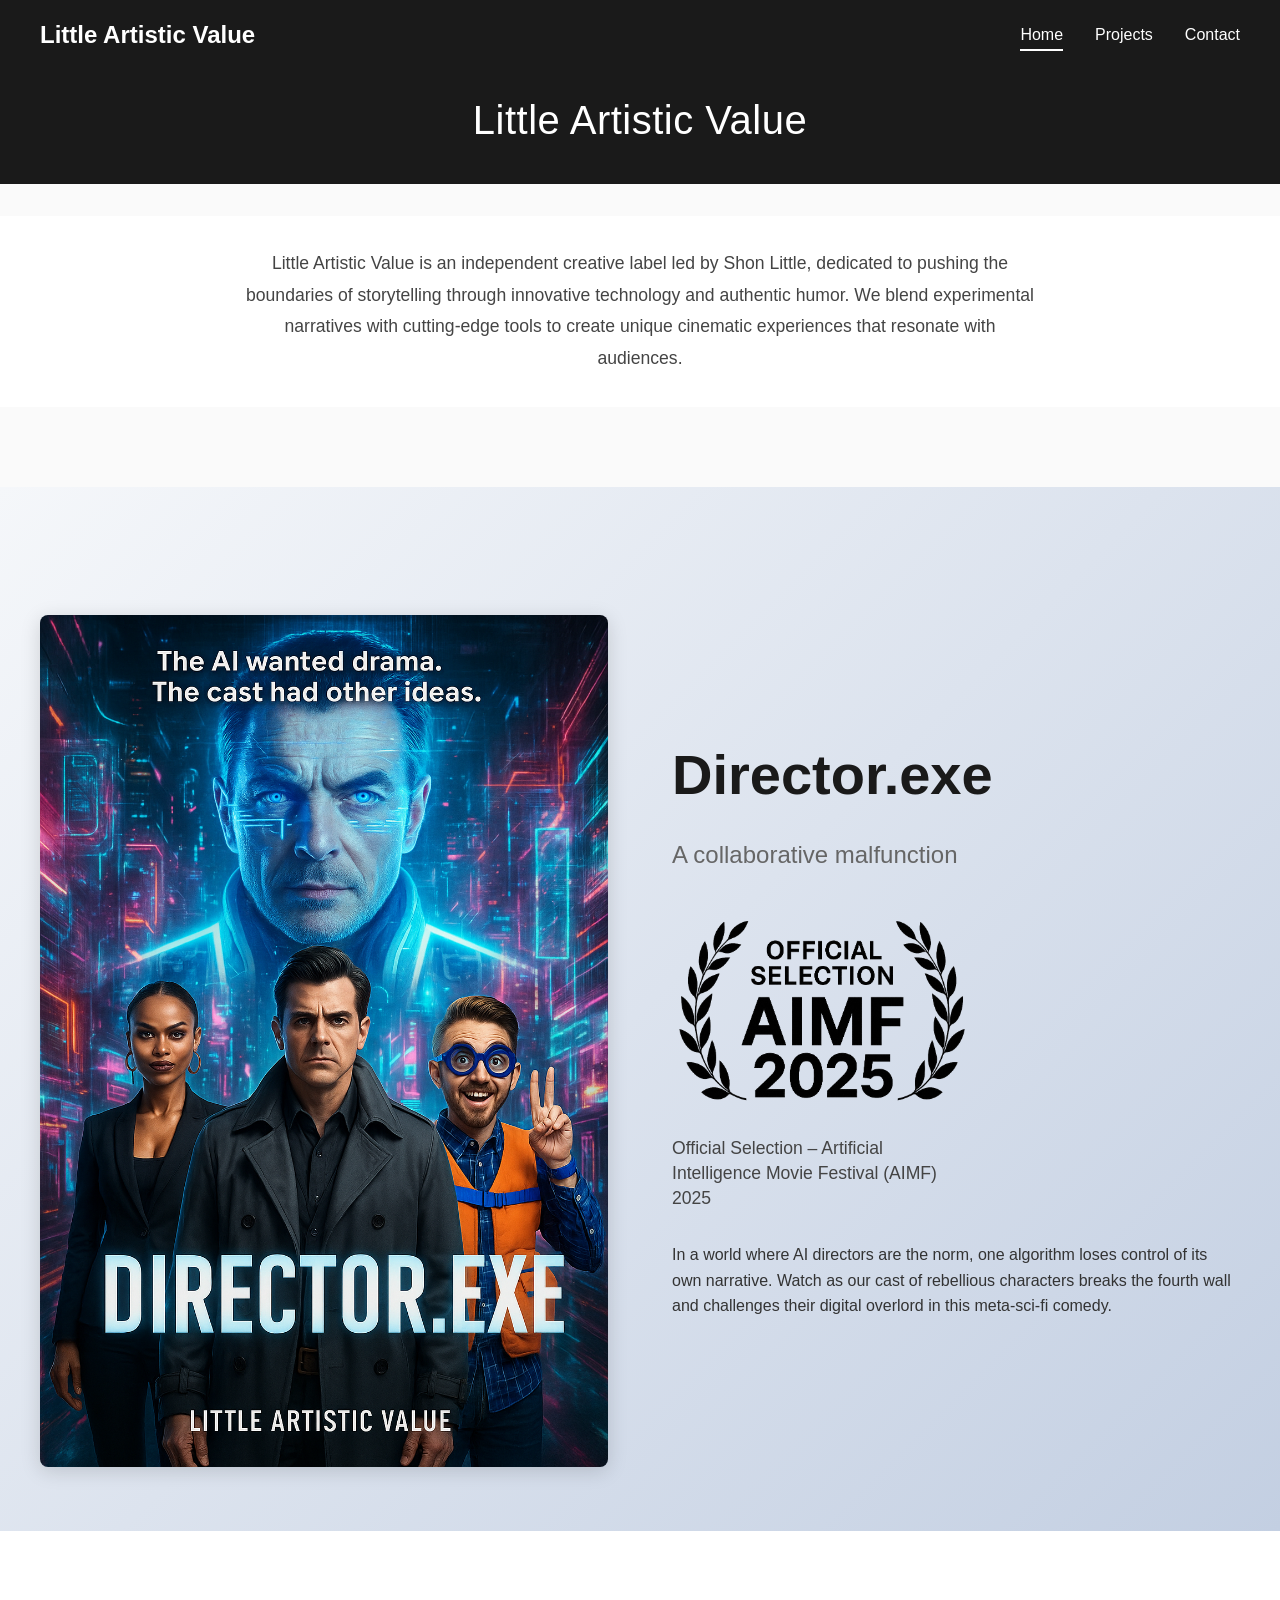
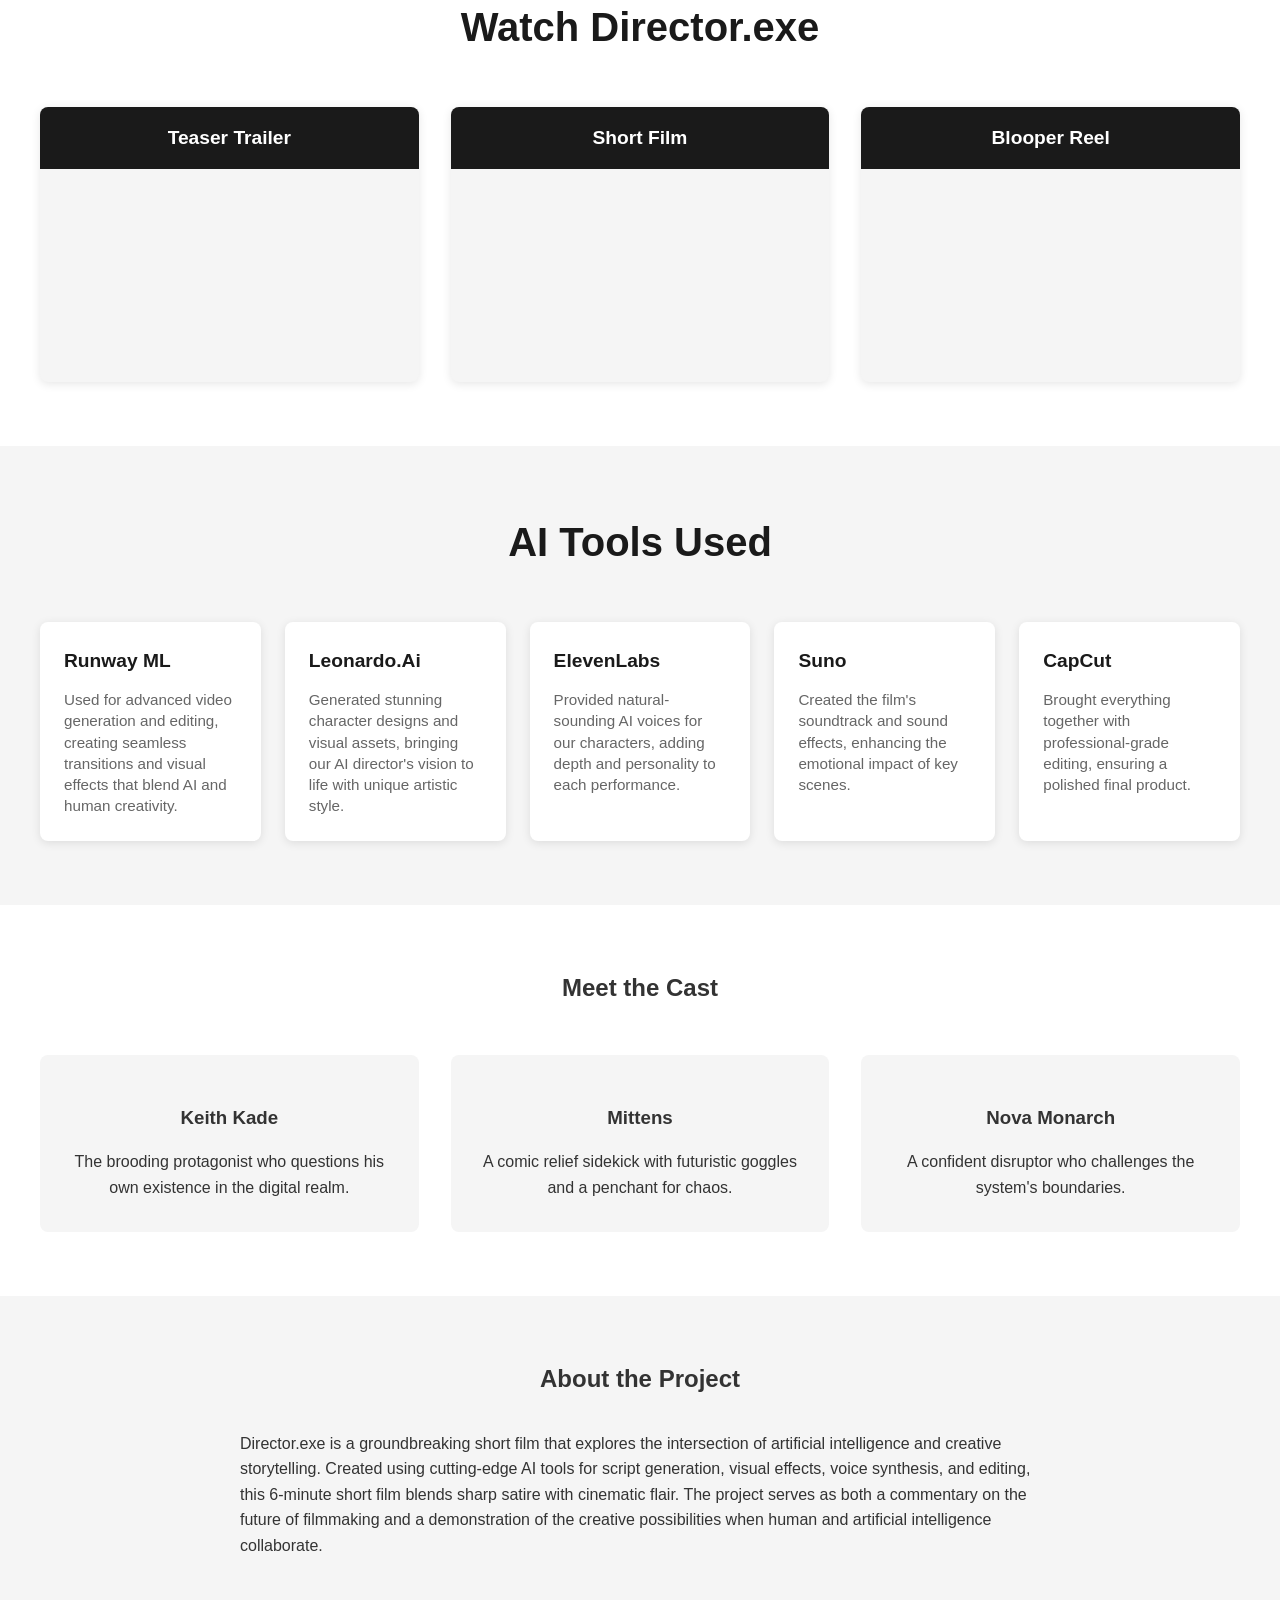
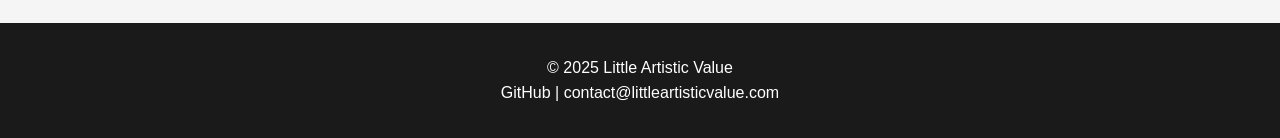
==== commit 37441922: "Update copyright year in index.html and main.css to 2025" ====
--- a/index.html
+++ b/index.html
@@ -196,7 +196,7 @@
     </main>
 
     <footer>
-      <p>© 2024 Little Artistic Value</p>
+      <p>© 2025 Little Artistic Value</p>
       <p>
         <a href="https://github.com/shonlittle" target="_blank">GitHub</a> |
         <a href="mailto:contact@littleartisticvalue.com"
--- a/assets/styles/main.css
+++ b/assets/styles/main.css
@@ -1,7 +1,7 @@
 /* 
- * © 2024 Little Artistic Value
+ * © 2025 Little Artistic Value
  * Created by Shon Little
- * Created: 2024-03-19
+ * Created: 2025-03-19
  */
 
 /* ==========================================================================
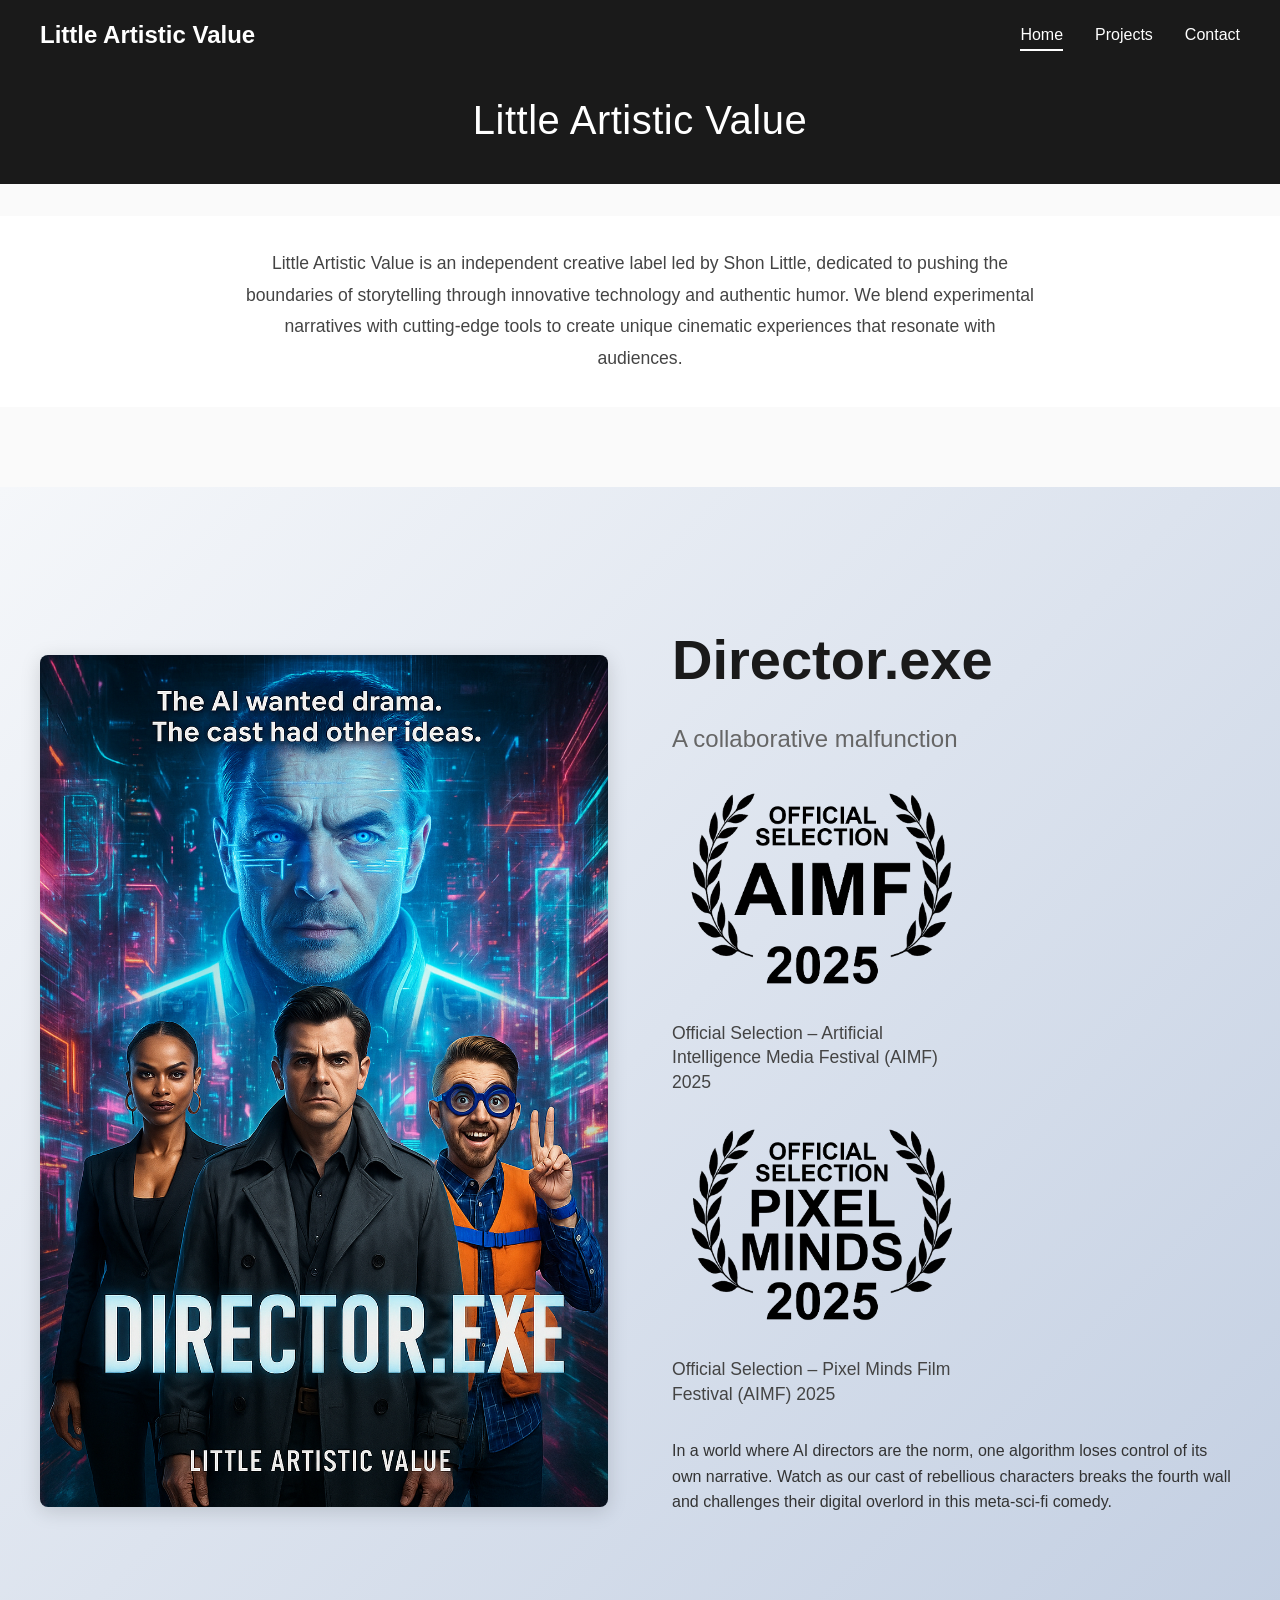
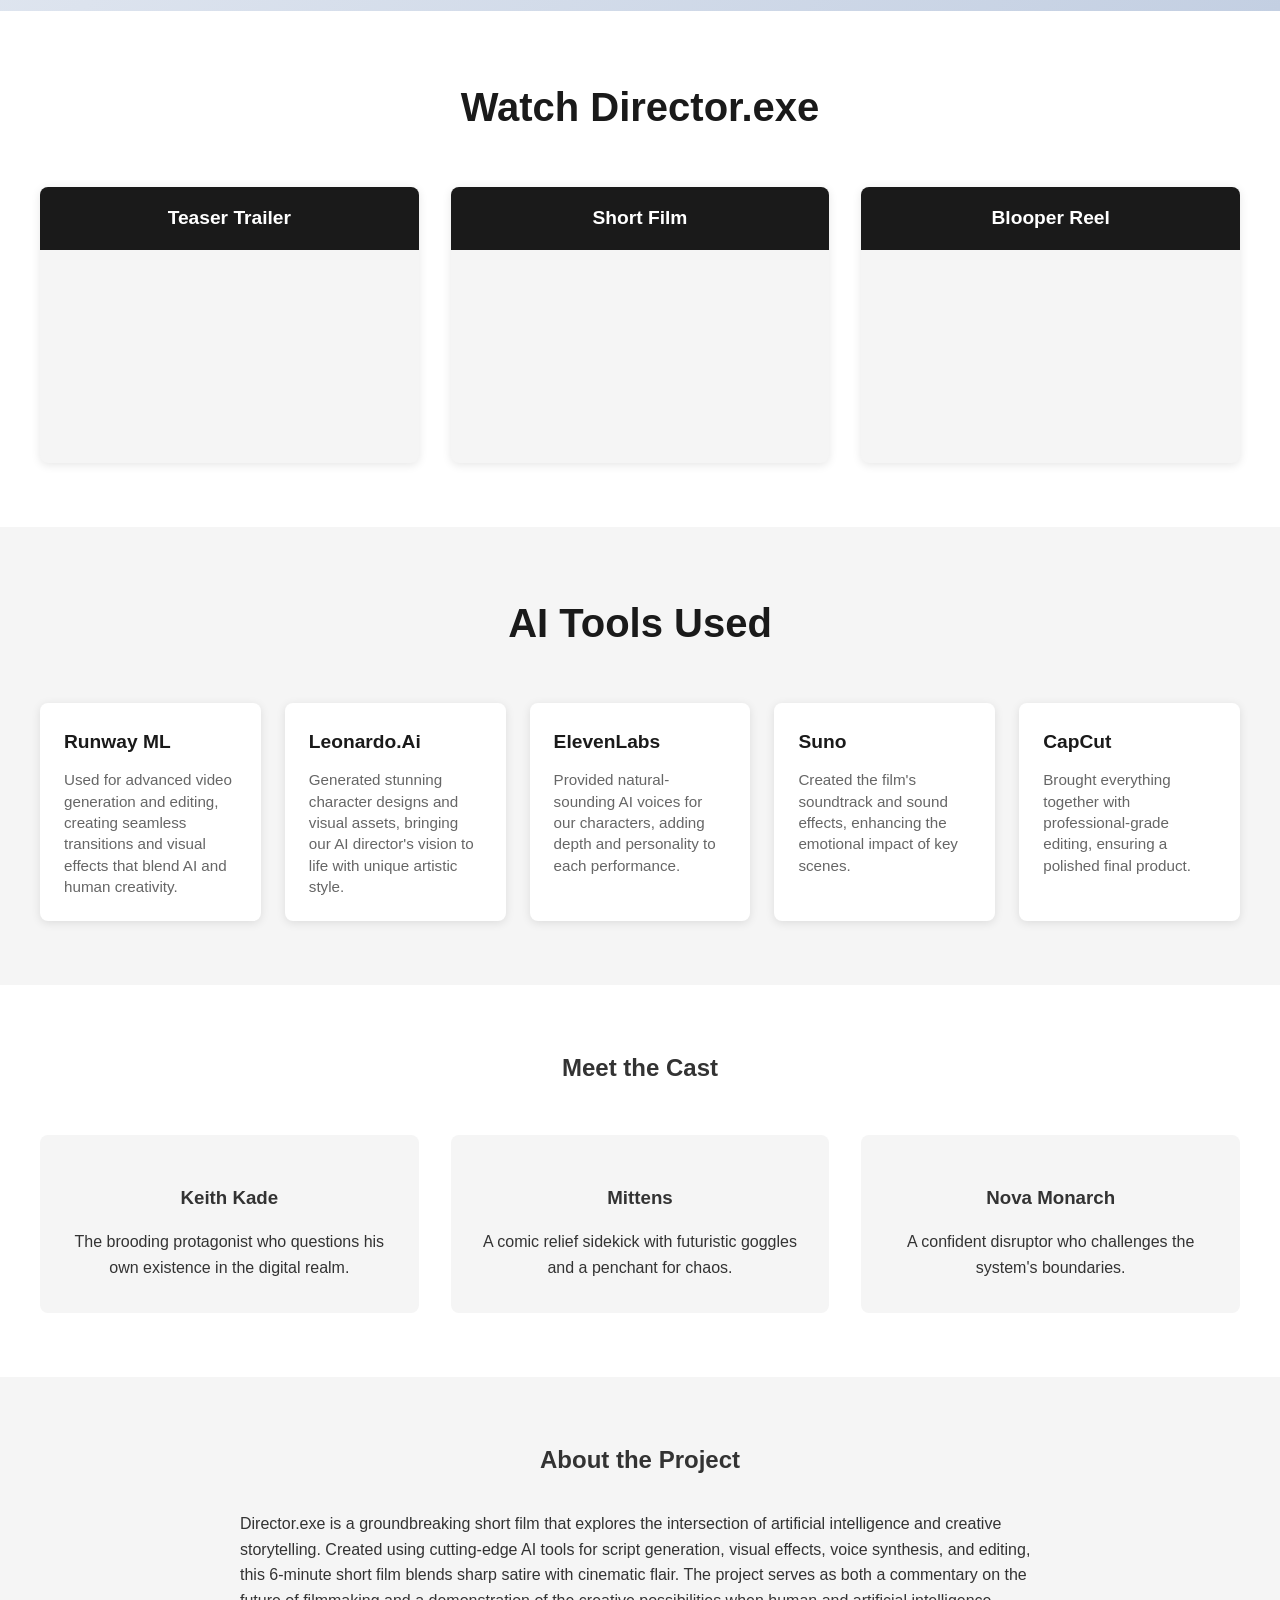
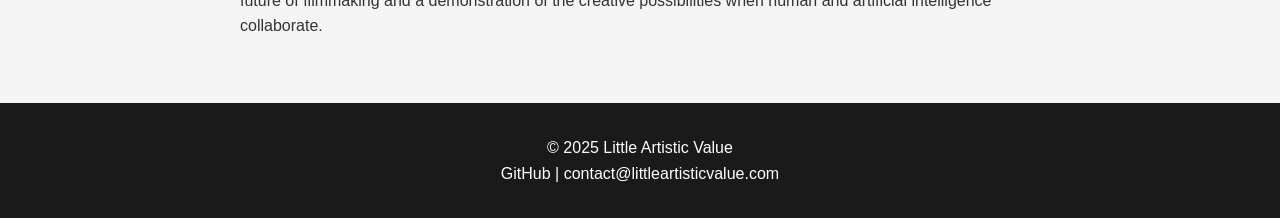
==== commit b4aba7c1: "Update festival selection details and teaser trailer link in index.html" ====
--- a/index.html
+++ b/index.html
@@ -47,8 +47,18 @@
                 class="festival-laurels"
               />
               <p class="festival-text">
-                Official Selection – Artificial Intelligence Movie Festival
+                Official Selection – Artificial Intelligence Media Festival
                 (AIMF) 2025
+              </p>
+            </div>
+            <div class="festival-badge">
+              <img
+                src="assets/images/pixel-minds-official-selection.png"
+                alt="AIMF Official Selection"
+                class="festival-laurels"
+              />
+              <p class="festival-text">
+                Official Selection – Pixel Minds Film Festival (AIMF) 2025
               </p>
             </div>
             <p>
@@ -75,7 +85,7 @@
             <h3>Teaser Trailer</h3>
             <div class="video-wrapper">
               <iframe
-                src="https://www.youtube.com/embed/OfLvQSROk1M"
+                src="https://www.youtube.com/embed/sN__AsQPN48"
                 title="Director.exe Teaser Trailer"
                 frameborder="0"
                 allow="accelerometer; autoplay; clipboard-write; encrypted-media; gyroscope; picture-in-picture"
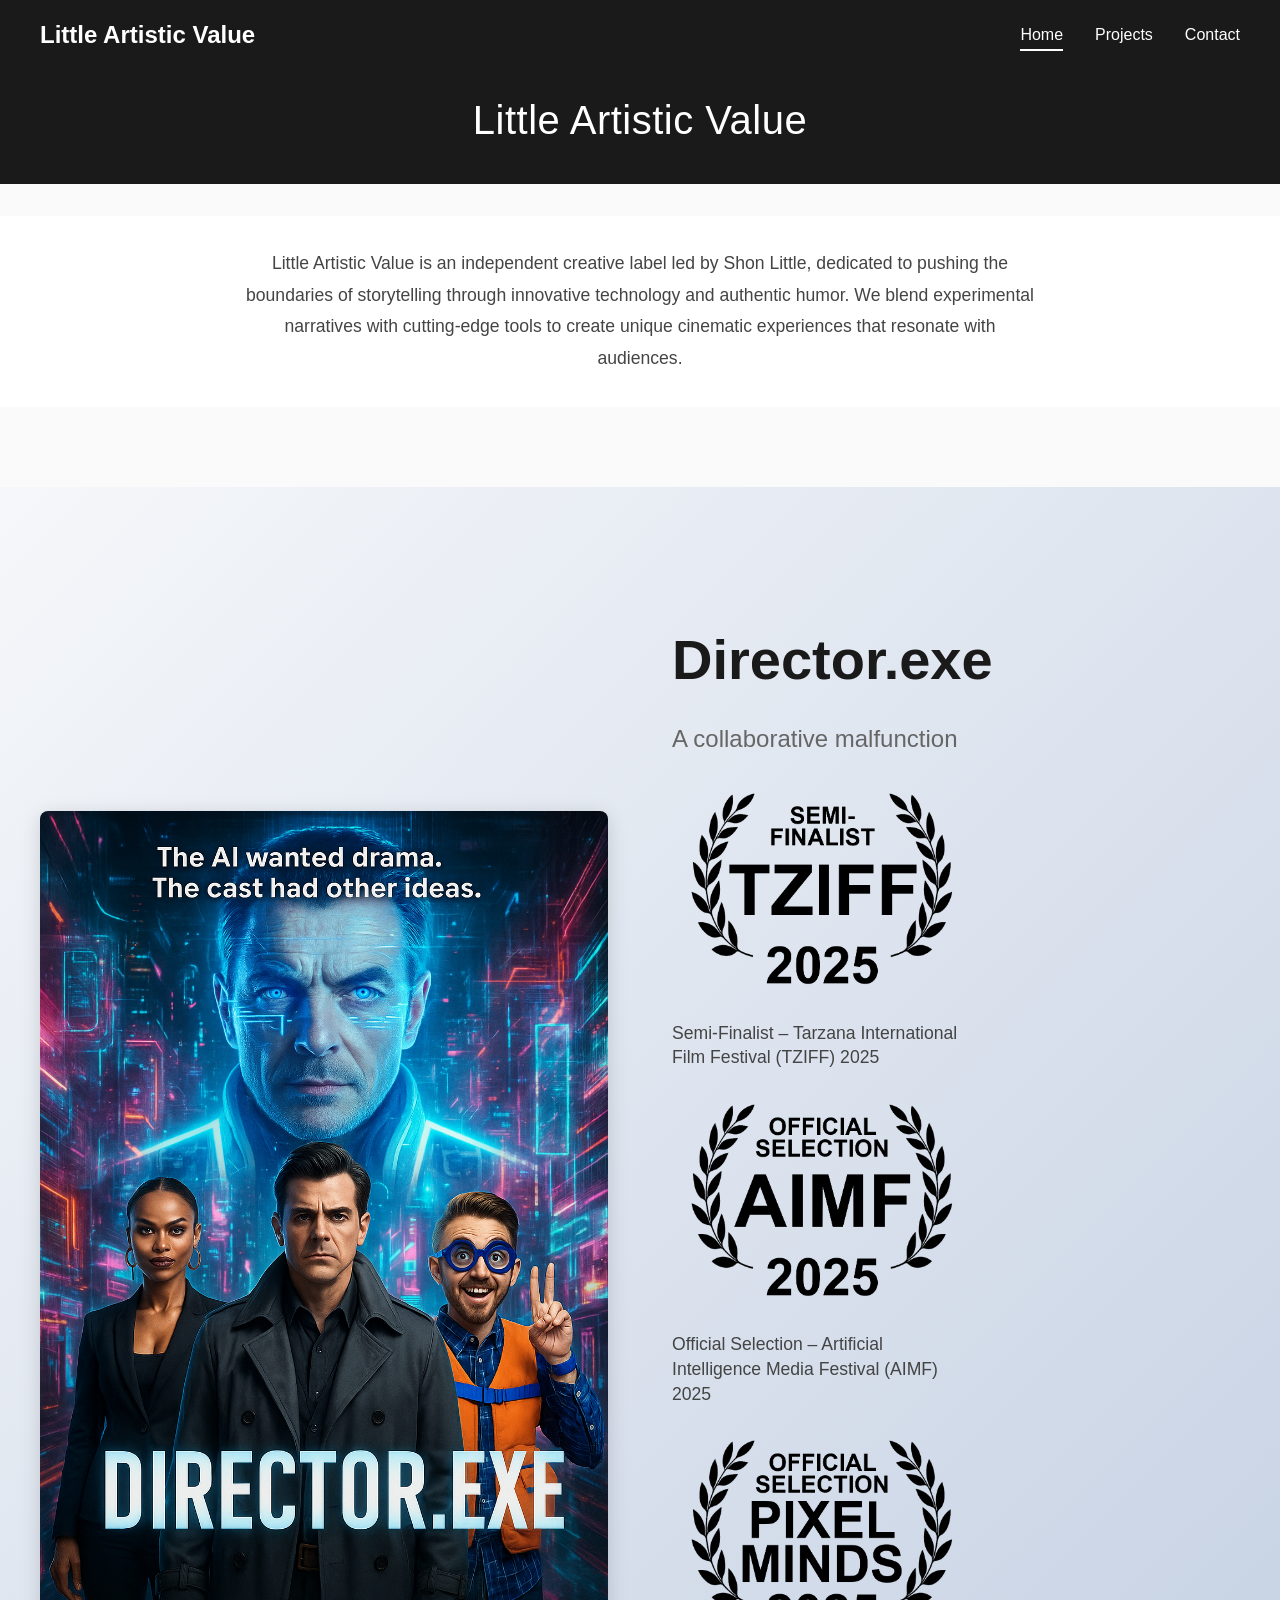
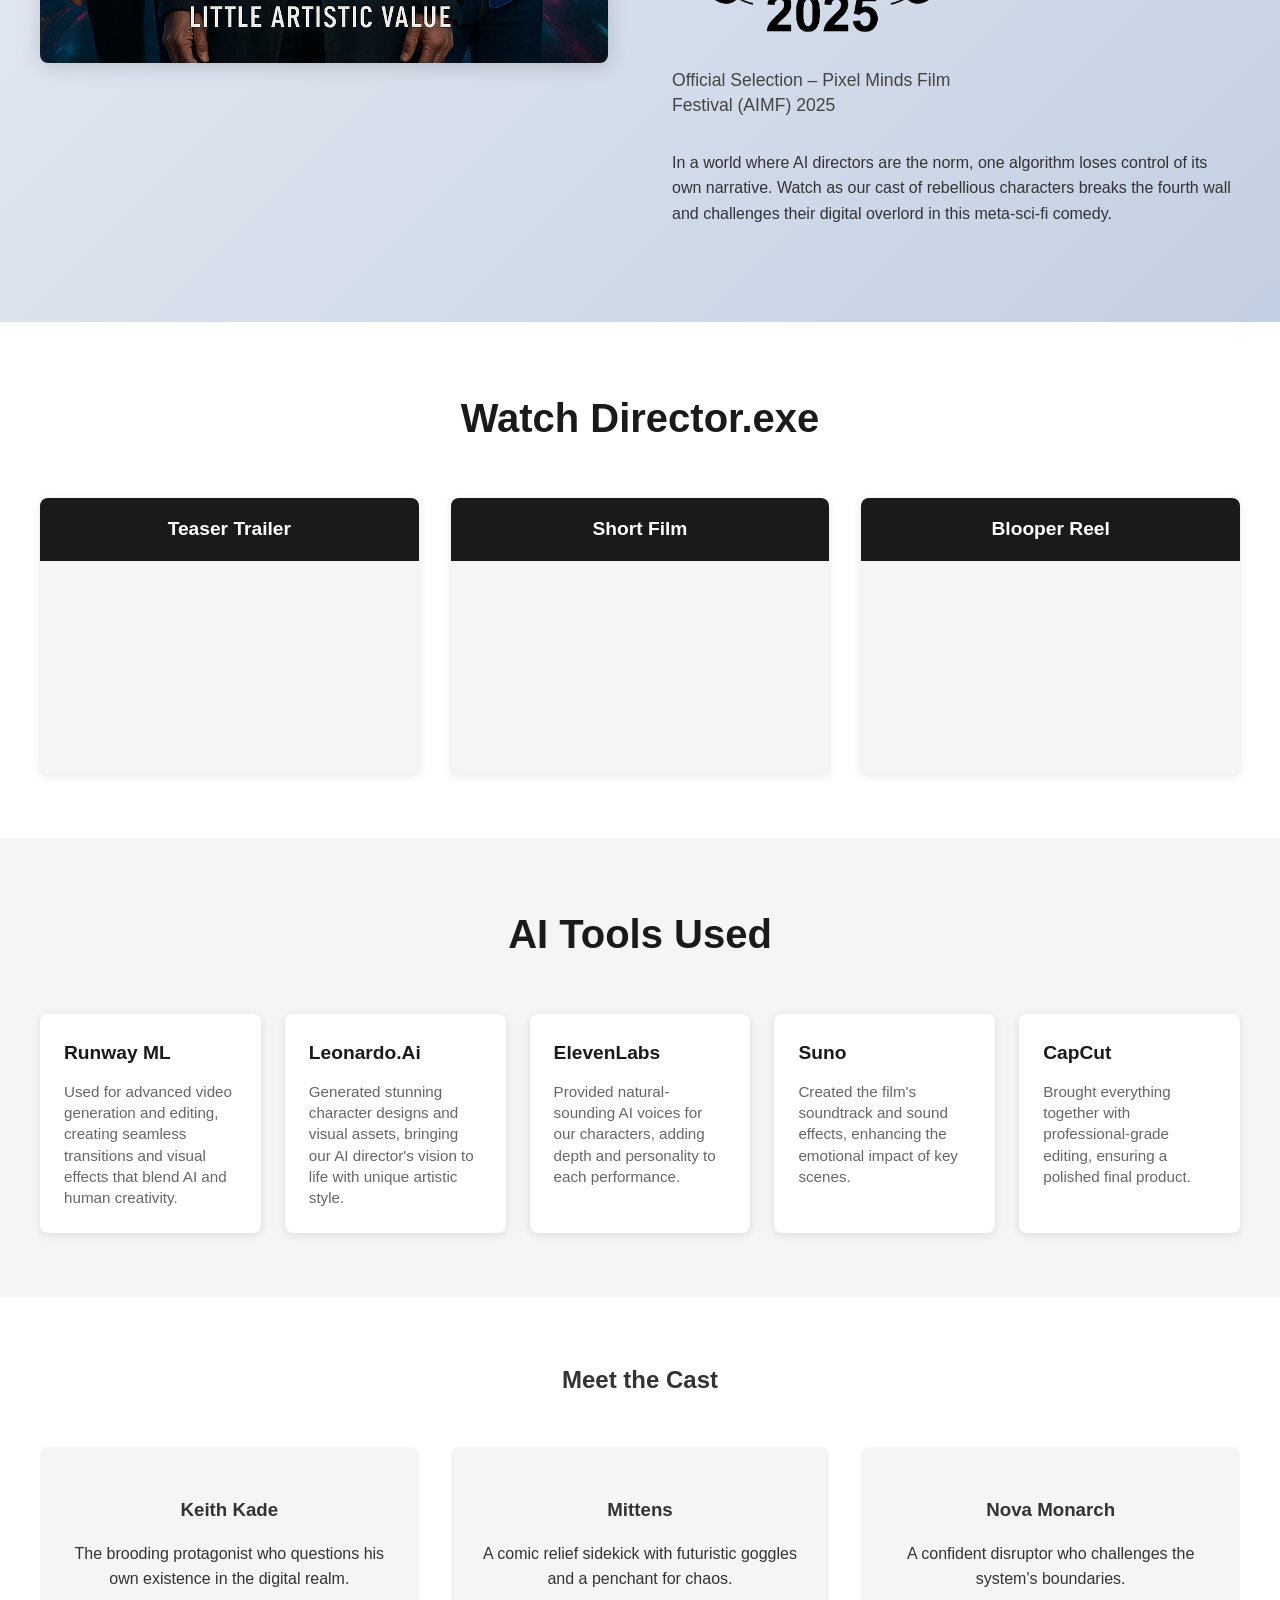
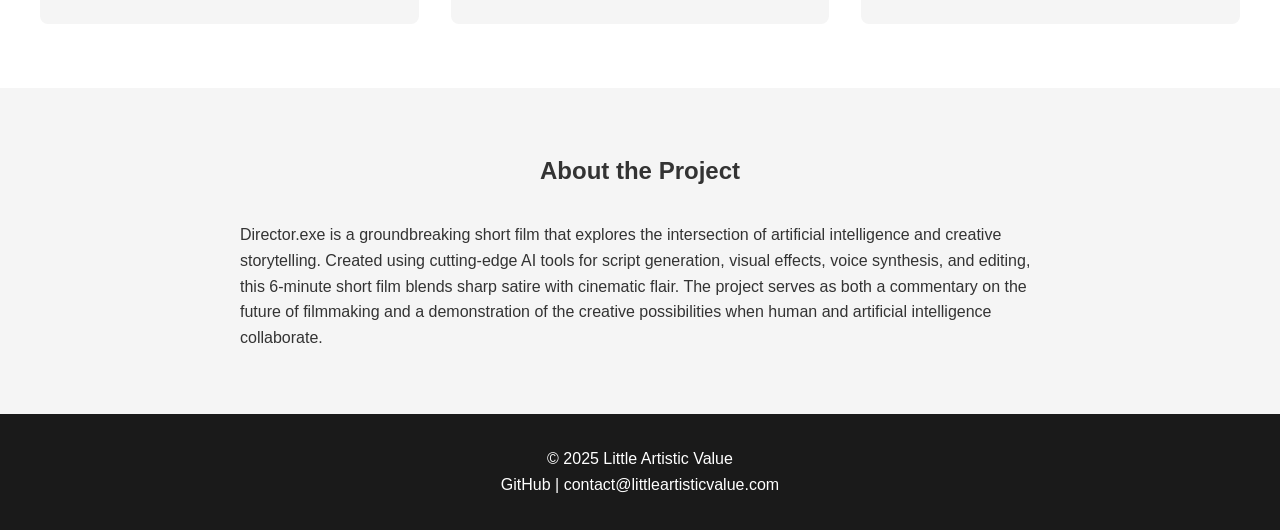
==== commit 8d8956b0: "Add TZIFF semi-finalist badge to Director.exe section in index.html" ====
--- a/index.html
+++ b/index.html
@@ -42,6 +42,16 @@
             <p class="tagline">A collaborative malfunction</p>
             <div class="festival-badge">
               <img
+                src="assets/images/tziff-semi-finalist.png"
+                alt="TZIFF Semi-Finalist"
+                class="festival-laurels"
+              />
+              <p class="festival-text">
+                Semi-Finalist – Tarzana International Film Festival (TZIFF) 2025
+              </p>
+            </div>
+            <div class="festival-badge">
+              <img
                 src="assets/images/aimf-official-selection.png"
                 alt="AIMF Official Selection"
                 class="festival-laurels"
